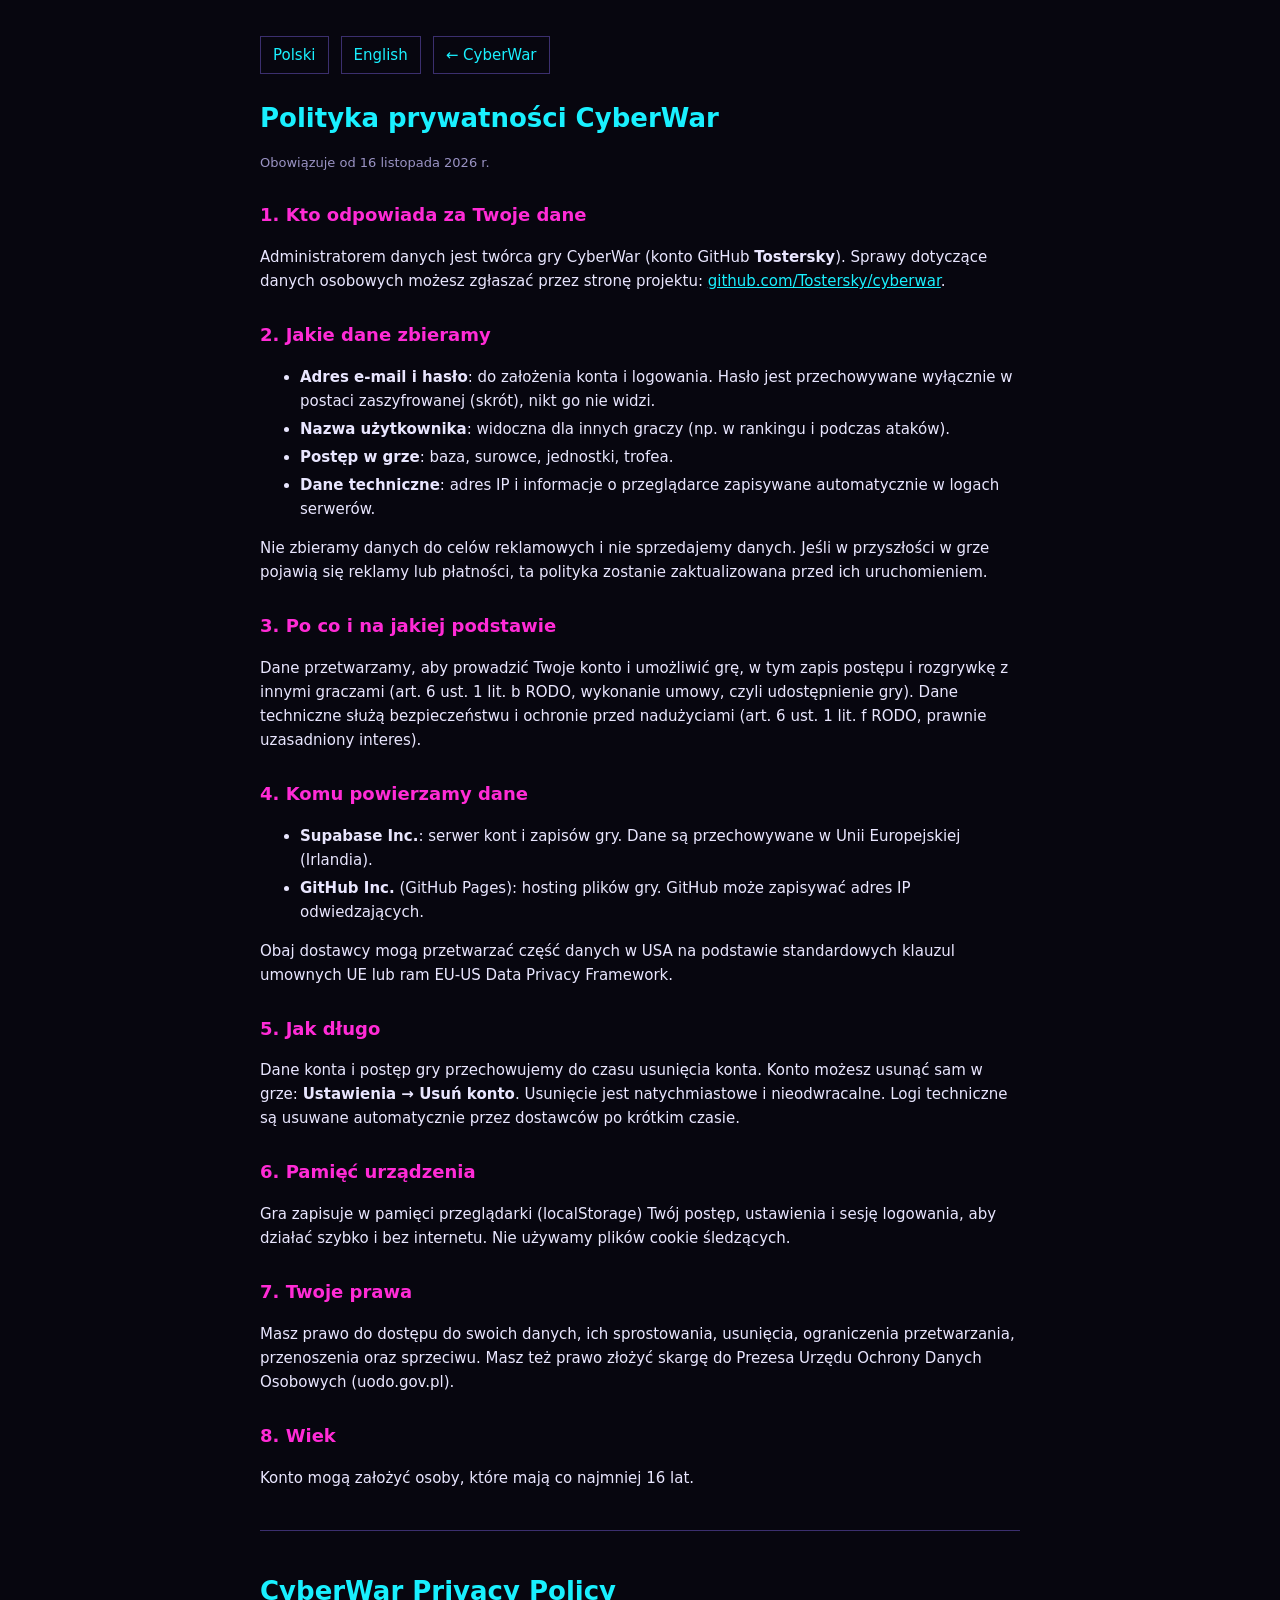
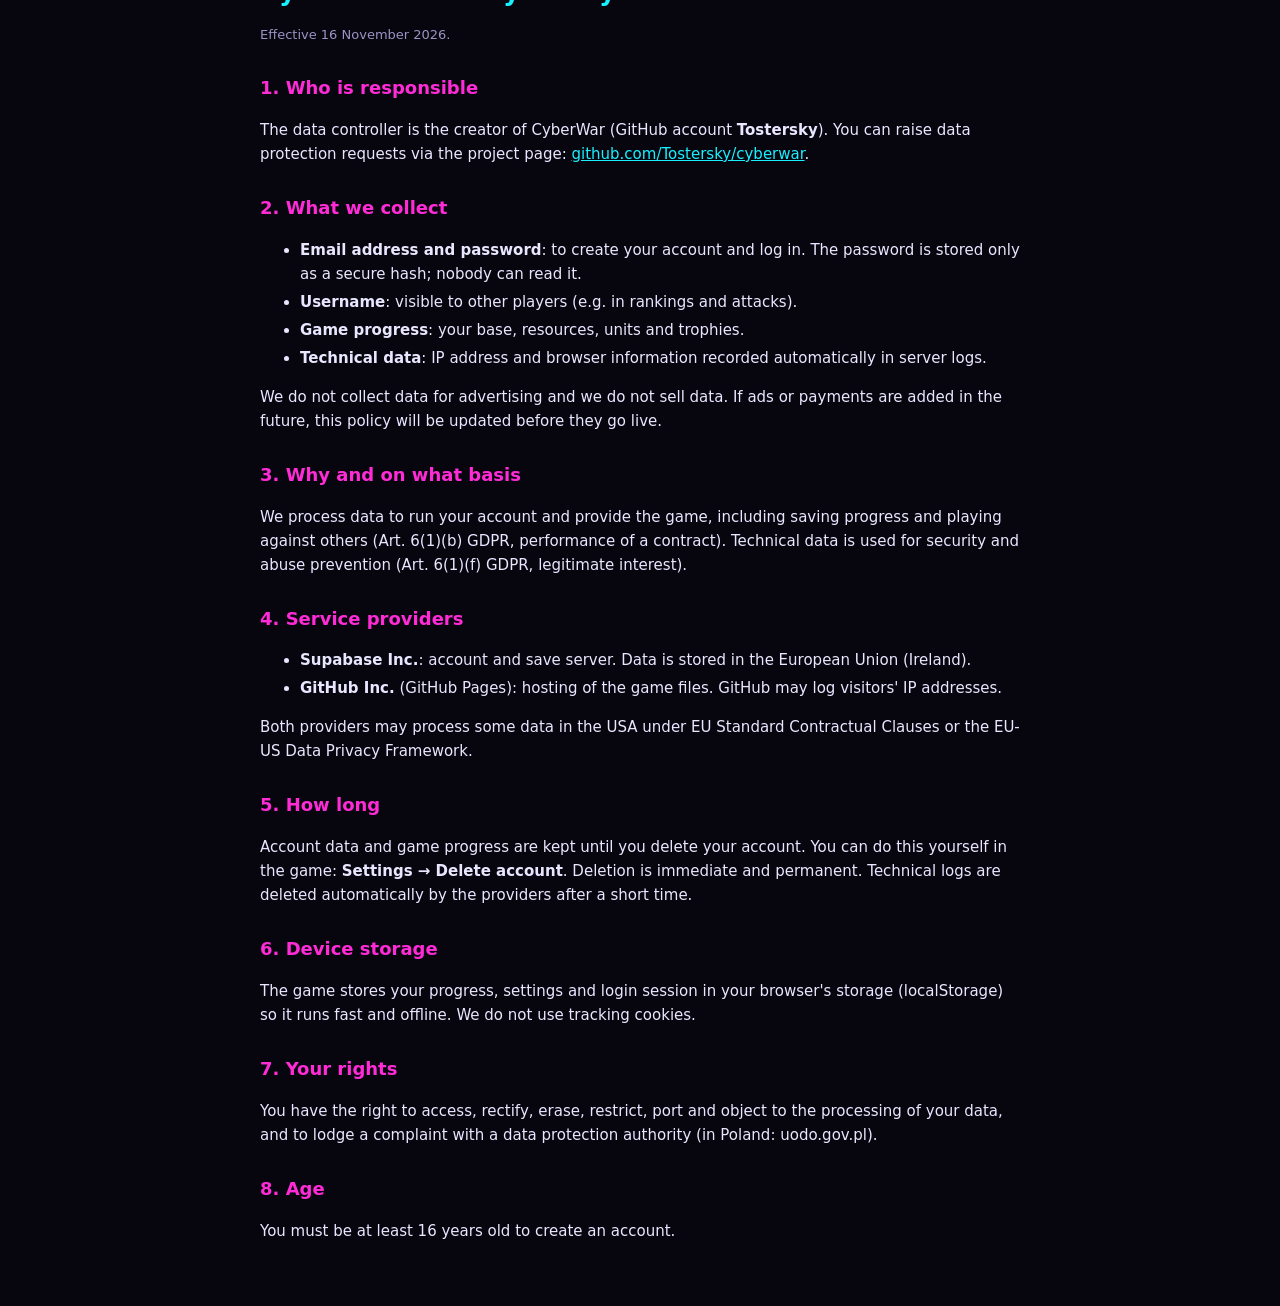
==== privacy.html @ ca7594e0 "Add files via upload" ====
<!doctype html>
<html lang="pl">
<head>
<meta charset="utf-8">
<meta name="viewport" content="width=device-width,initial-scale=1,viewport-fit=cover">
<title>CyberWar — Polityka prywatności / Privacy Policy</title>
<style>
  :root { --bg: #07060f; --txt: #e9e6ff; --dim: #9a93c4; --cyan: #19f0ff; --mag: #ff2bd6; }
  body { margin: 0; background: var(--bg); color: var(--txt); font: 15px/1.6 "Segoe UI", system-ui, -apple-system, Roboto, sans-serif; }
  main { max-width: 760px; margin: 0 auto; padding: 24px 16px 48px; }
  h1 { color: var(--cyan); font-size: 26px; margin: 0 0 4px; }
  h2 { color: var(--mag); font-size: 18px; margin: 28px 0 6px; }
  a { color: var(--cyan); }
  .dim { color: var(--dim); font-size: 13px; }
  nav { display: flex; gap: 12px; margin: 12px 0 24px; }
  nav a { padding: 6px 12px; border: 1px solid #3b2f6e; text-decoration: none; }
  hr { border: 0; border-top: 1px solid #3b2f6e; margin: 40px 0; }
  li { margin: 4px 0; }
</style>
</head>
<body>
<main>
<nav><a href="#pl">Polski</a><a href="#en">English</a><a href="./">← CyberWar</a></nav>

<section id="pl">
<h1>Polityka prywatności CyberWar</h1>
<p class="dim">Obowiązuje od 16 listopada 2026 r.</p>

<h2>1. Kto odpowiada za Twoje dane</h2>
<p>Administratorem danych jest twórca gry CyberWar (konto GitHub <b>Tostersky</b>). Sprawy dotyczące danych osobowych możesz zgłaszać przez stronę projektu: <a href="https://github.com/Tostersky/cyberwar">github.com/Tostersky/cyberwar</a>.</p>

<h2>2. Jakie dane zbieramy</h2>
<ul>
  <li><b>Adres e-mail i hasło</b>: do założenia konta i logowania. Hasło jest przechowywane wyłącznie w postaci zaszyfrowanej (skrót), nikt go nie widzi.</li>
  <li><b>Nazwa użytkownika</b>: widoczna dla innych graczy (np. w rankingu i podczas ataków).</li>
  <li><b>Postęp w grze</b>: baza, surowce, jednostki, trofea.</li>
  <li><b>Dane techniczne</b>: adres IP i informacje o przeglądarce zapisywane automatycznie w logach serwerów.</li>
</ul>
<p>Nie zbieramy danych do celów reklamowych i nie sprzedajemy danych. Jeśli w przyszłości w grze pojawią się reklamy lub płatności, ta polityka zostanie zaktualizowana przed ich uruchomieniem.</p>

<h2>3. Po co i na jakiej podstawie</h2>
<p>Dane przetwarzamy, aby prowadzić Twoje konto i umożliwić grę, w tym zapis postępu i rozgrywkę z innymi graczami (art. 6 ust. 1 lit. b RODO, wykonanie umowy, czyli udostępnienie gry). Dane techniczne służą bezpieczeństwu i ochronie przed nadużyciami (art. 6 ust. 1 lit. f RODO, prawnie uzasadniony interes).</p>

<h2>4. Komu powierzamy dane</h2>
<ul>
  <li><b>Supabase Inc.</b>: serwer kont i zapisów gry. Dane są przechowywane w Unii Europejskiej (Irlandia).</li>
  <li><b>GitHub Inc.</b> (GitHub Pages): hosting plików gry. GitHub może zapisywać adres IP odwiedzających.</li>
</ul>
<p>Obaj dostawcy mogą przetwarzać część danych w USA na podstawie standardowych klauzul umownych UE lub ram EU-US Data Privacy Framework.</p>

<h2>5. Jak długo</h2>
<p>Dane konta i postęp gry przechowujemy do czasu usunięcia konta. Konto możesz usunąć sam w grze: <b>Ustawienia → Usuń konto</b>. Usunięcie jest natychmiastowe i nieodwracalne. Logi techniczne są usuwane automatycznie przez dostawców po krótkim czasie.</p>

<h2>6. Pamięć urządzenia</h2>
<p>Gra zapisuje w pamięci przeglądarki (localStorage) Twój postęp, ustawienia i sesję logowania, aby działać szybko i bez internetu. Nie używamy plików cookie śledzących.</p>

<h2>7. Twoje prawa</h2>
<p>Masz prawo do dostępu do swoich danych, ich sprostowania, usunięcia, ograniczenia przetwarzania, przenoszenia oraz sprzeciwu. Masz też prawo złożyć skargę do Prezesa Urzędu Ochrony Danych Osobowych (uodo.gov.pl).</p>

<h2>8. Wiek</h2>
<p>Konto mogą założyć osoby, które mają co najmniej 16 lat.</p>
</section>

<hr>

<section id="en">
<h1>CyberWar Privacy Policy</h1>
<p class="dim">Effective 16 November 2026.</p>

<h2>1. Who is responsible</h2>
<p>The data controller is the creator of CyberWar (GitHub account <b>Tostersky</b>). You can raise data protection requests via the project page: <a href="https://github.com/Tostersky/cyberwar">github.com/Tostersky/cyberwar</a>.</p>

<h2>2. What we collect</h2>
<ul>
  <li><b>Email address and password</b>: to create your account and log in. The password is stored only as a secure hash; nobody can read it.</li>
  <li><b>Username</b>: visible to other players (e.g. in rankings and attacks).</li>
  <li><b>Game progress</b>: your base, resources, units and trophies.</li>
  <li><b>Technical data</b>: IP address and browser information recorded automatically in server logs.</li>
</ul>
<p>We do not collect data for advertising and we do not sell data. If ads or payments are added in the future, this policy will be updated before they go live.</p>

<h2>3. Why and on what basis</h2>
<p>We process data to run your account and provide the game, including saving progress and playing against others (Art. 6(1)(b) GDPR, performance of a contract). Technical data is used for security and abuse prevention (Art. 6(1)(f) GDPR, legitimate interest).</p>

<h2>4. Service providers</h2>
<ul>
  <li><b>Supabase Inc.</b>: account and save server. Data is stored in the European Union (Ireland).</li>
  <li><b>GitHub Inc.</b> (GitHub Pages): hosting of the game files. GitHub may log visitors' IP addresses.</li>
</ul>
<p>Both providers may process some data in the USA under EU Standard Contractual Clauses or the EU-US Data Privacy Framework.</p>

<h2>5. How long</h2>
<p>Account data and game progress are kept until you delete your account. You can do this yourself in the game: <b>Settings → Delete account</b>. Deletion is immediate and permanent. Technical logs are deleted automatically by the providers after a short time.</p>

<h2>6. Device storage</h2>
<p>The game stores your progress, settings and login session in your browser's storage (localStorage) so it runs fast and offline. We do not use tracking cookies.</p>

<h2>7. Your rights</h2>
<p>You have the right to access, rectify, erase, restrict, port and object to the processing of your data, and to lodge a complaint with a data protection authority (in Poland: uodo.gov.pl).</p>

<h2>8. Age</h2>
<p>You must be at least 16 years old to create an account.</p>
</section>
</main>
</body>
</html>
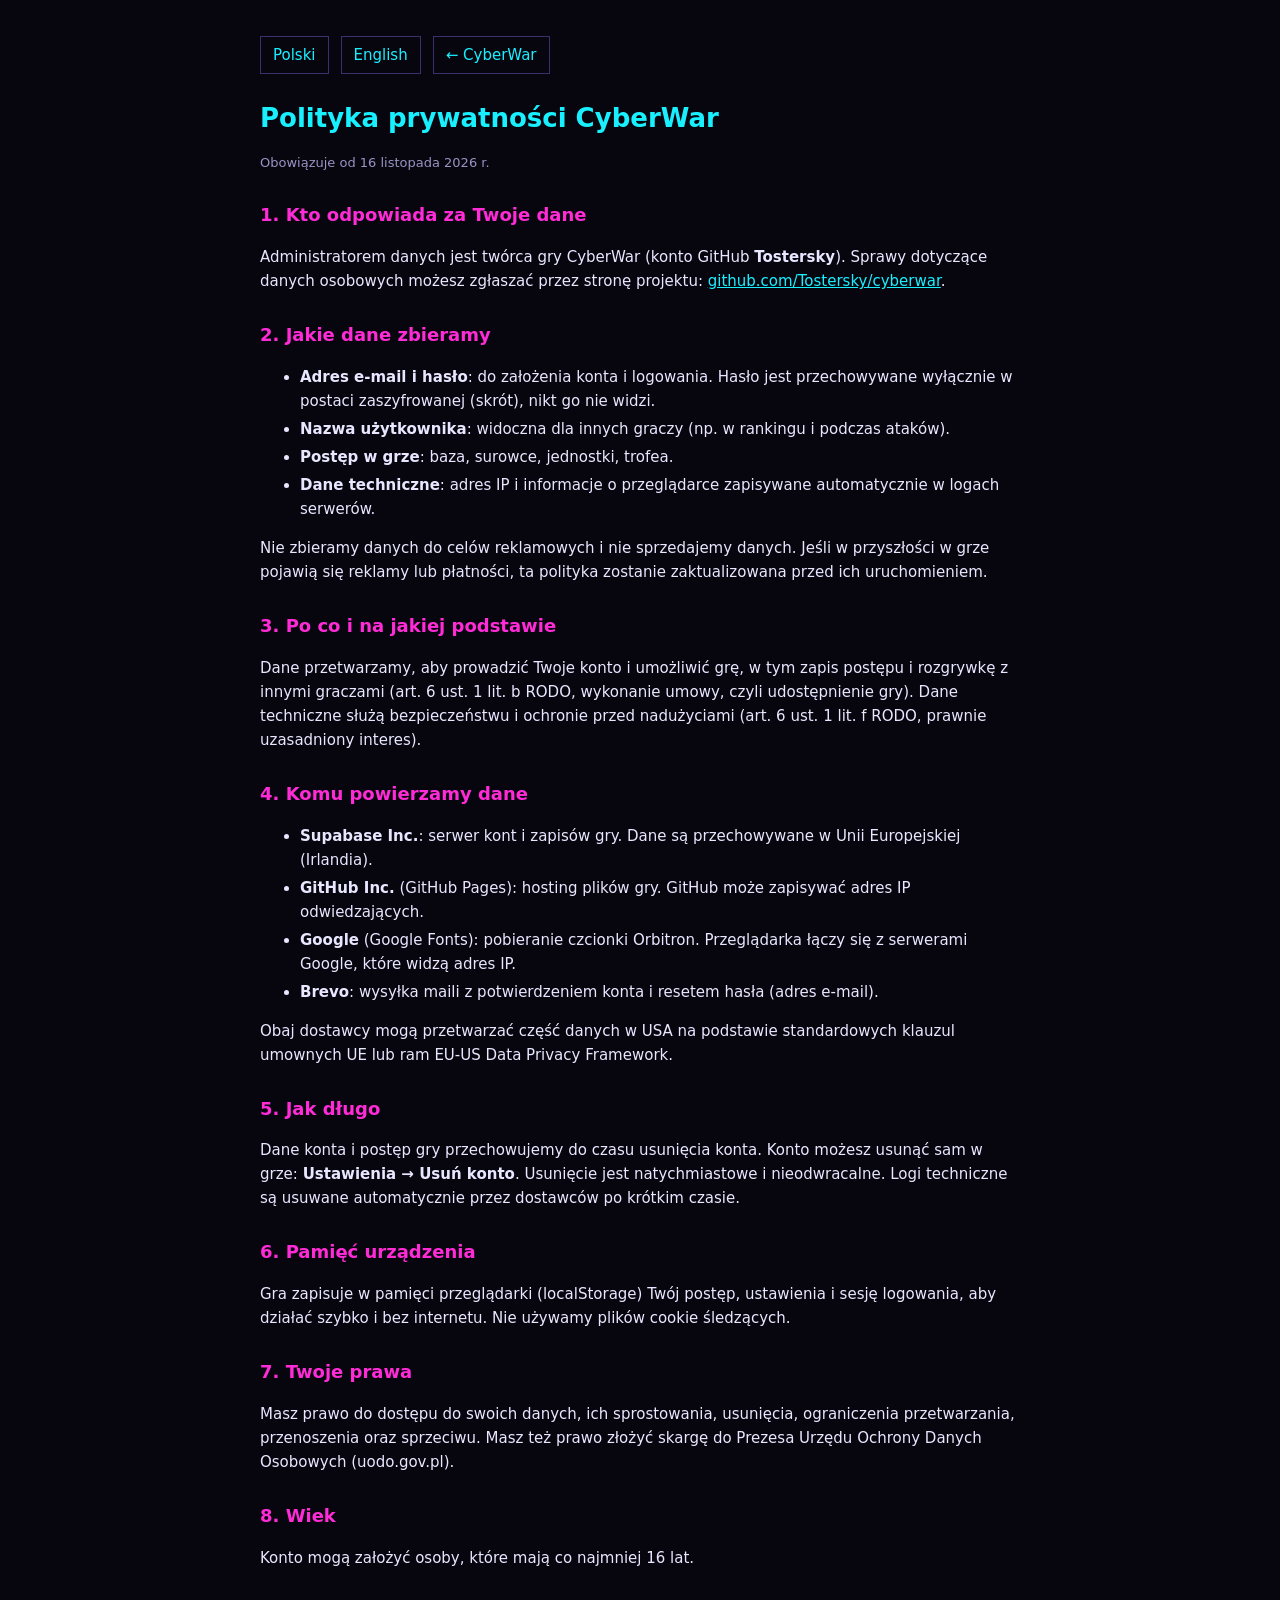
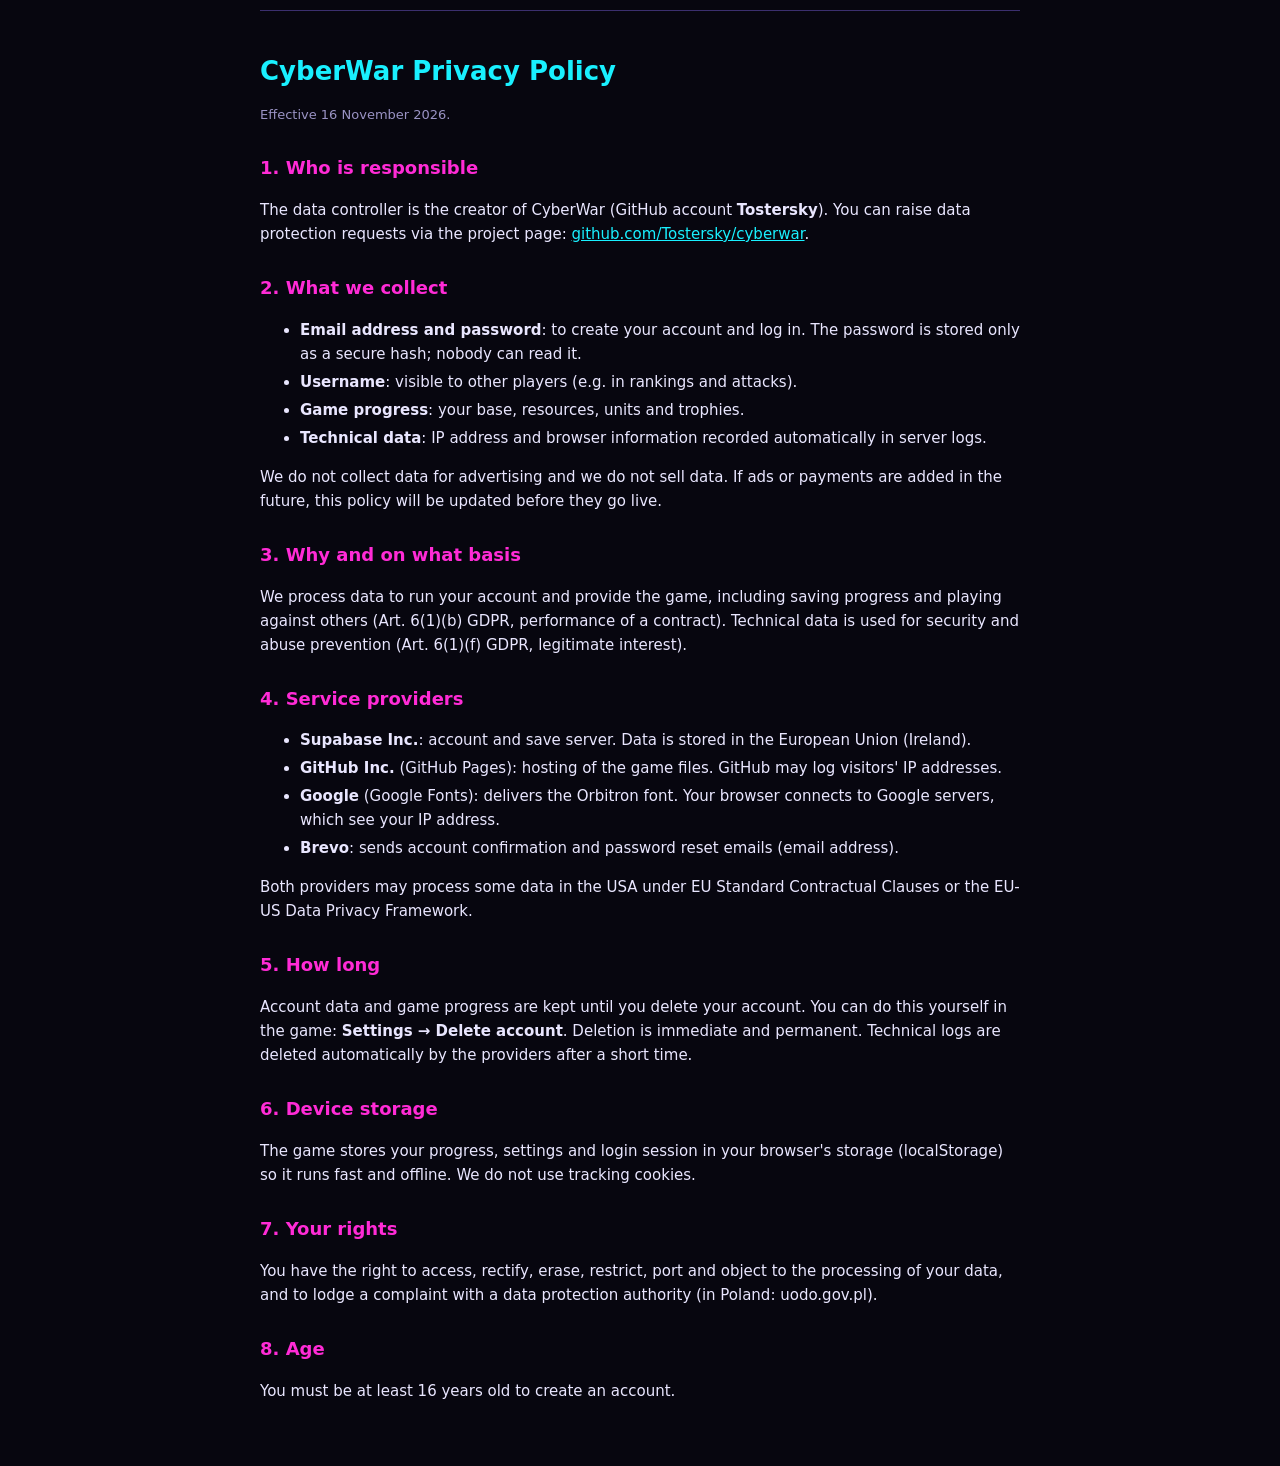
==== commit 1531a98b: "Add files via upload" ====
--- a/privacy.html
+++ b/privacy.html
@@ -45,6 +45,8 @@
 <ul>
   <li><b>Supabase Inc.</b>: serwer kont i zapisów gry. Dane są przechowywane w Unii Europejskiej (Irlandia).</li>
   <li><b>GitHub Inc.</b> (GitHub Pages): hosting plików gry. GitHub może zapisywać adres IP odwiedzających.</li>
+  <li><b>Google</b> (Google Fonts): pobieranie czcionki Orbitron. Przeglądarka łączy się z serwerami Google, które widzą adres IP.</li>
+  <li><b>Brevo</b>: wysyłka maili z potwierdzeniem konta i resetem hasła (adres e-mail).</li>
 </ul>
 <p>Obaj dostawcy mogą przetwarzać część danych w USA na podstawie standardowych klauzul umownych UE lub ram EU-US Data Privacy Framework.</p>
 
@@ -86,6 +88,8 @@
 <ul>
   <li><b>Supabase Inc.</b>: account and save server. Data is stored in the European Union (Ireland).</li>
   <li><b>GitHub Inc.</b> (GitHub Pages): hosting of the game files. GitHub may log visitors' IP addresses.</li>
+  <li><b>Google</b> (Google Fonts): delivers the Orbitron font. Your browser connects to Google servers, which see your IP address.</li>
+  <li><b>Brevo</b>: sends account confirmation and password reset emails (email address).</li>
 </ul>
 <p>Both providers may process some data in the USA under EU Standard Contractual Clauses or the EU-US Data Privacy Framework.</p>
 
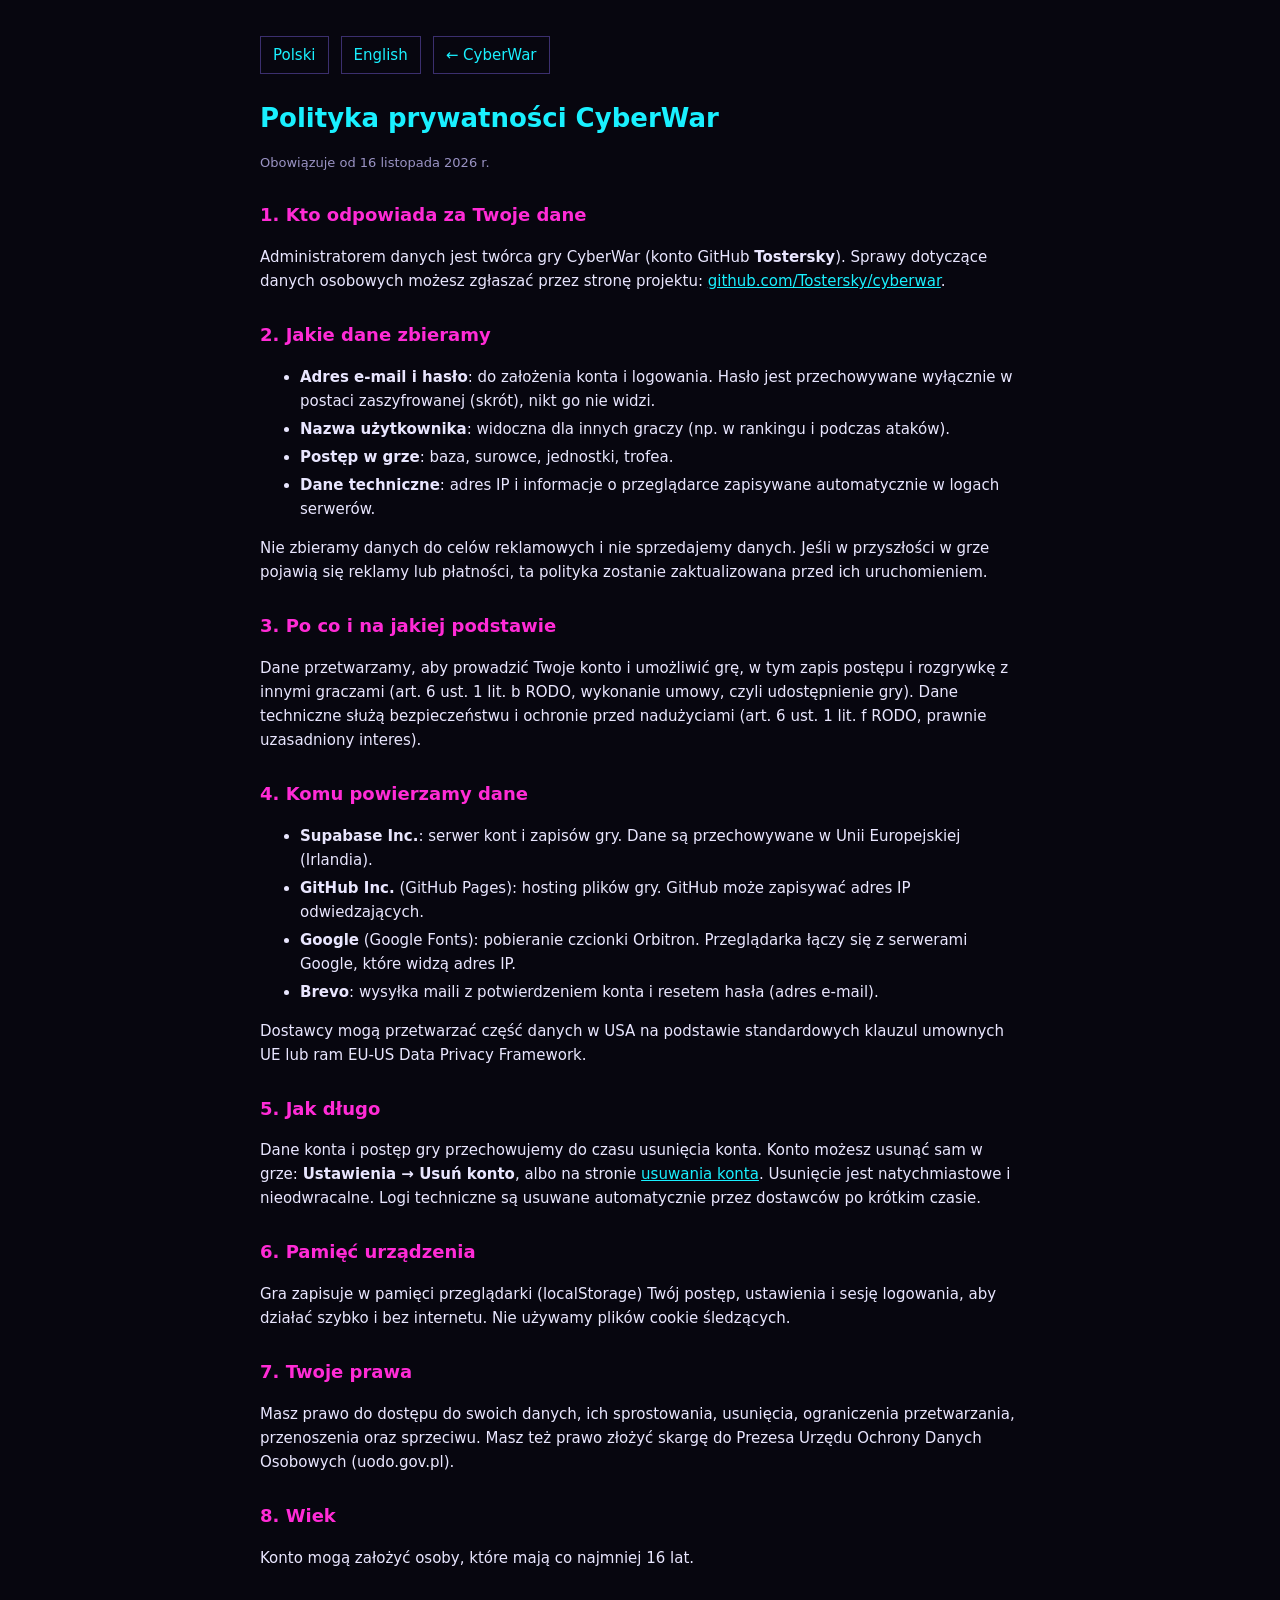
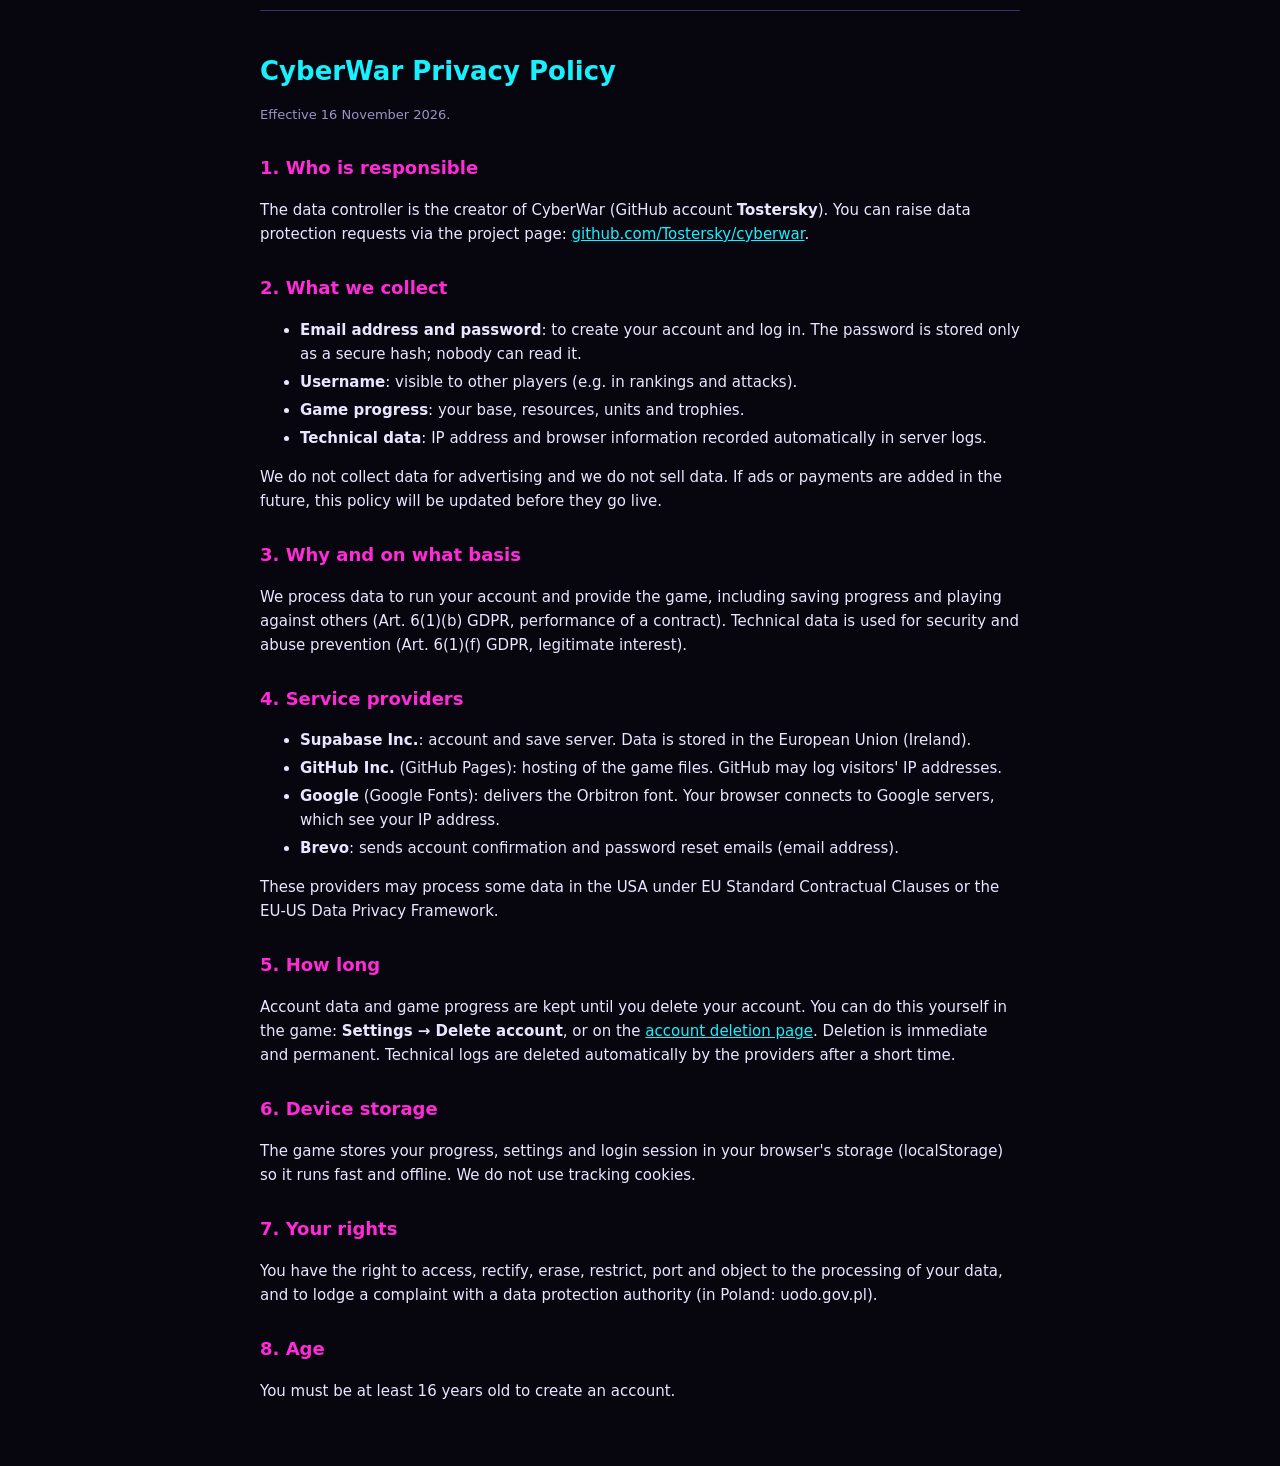
==== commit af7b9b66: "Add files via upload" ====
--- a/privacy.html
+++ b/privacy.html
@@ -48,10 +48,10 @@
   <li><b>Google</b> (Google Fonts): pobieranie czcionki Orbitron. Przeglądarka łączy się z serwerami Google, które widzą adres IP.</li>
   <li><b>Brevo</b>: wysyłka maili z potwierdzeniem konta i resetem hasła (adres e-mail).</li>
 </ul>
-<p>Obaj dostawcy mogą przetwarzać część danych w USA na podstawie standardowych klauzul umownych UE lub ram EU-US Data Privacy Framework.</p>
+<p>Dostawcy mogą przetwarzać część danych w USA na podstawie standardowych klauzul umownych UE lub ram EU-US Data Privacy Framework.</p>
 
 <h2>5. Jak długo</h2>
-<p>Dane konta i postęp gry przechowujemy do czasu usunięcia konta. Konto możesz usunąć sam w grze: <b>Ustawienia → Usuń konto</b>. Usunięcie jest natychmiastowe i nieodwracalne. Logi techniczne są usuwane automatycznie przez dostawców po krótkim czasie.</p>
+<p>Dane konta i postęp gry przechowujemy do czasu usunięcia konta. Konto możesz usunąć sam w grze: <b>Ustawienia → Usuń konto</b>, albo na stronie <a href="delete-account.html">usuwania konta</a>. Usunięcie jest natychmiastowe i nieodwracalne. Logi techniczne są usuwane automatycznie przez dostawców po krótkim czasie.</p>
 
 <h2>6. Pamięć urządzenia</h2>
 <p>Gra zapisuje w pamięci przeglądarki (localStorage) Twój postęp, ustawienia i sesję logowania, aby działać szybko i bez internetu. Nie używamy plików cookie śledzących.</p>
@@ -91,10 +91,10 @@
   <li><b>Google</b> (Google Fonts): delivers the Orbitron font. Your browser connects to Google servers, which see your IP address.</li>
   <li><b>Brevo</b>: sends account confirmation and password reset emails (email address).</li>
 </ul>
-<p>Both providers may process some data in the USA under EU Standard Contractual Clauses or the EU-US Data Privacy Framework.</p>
+<p>These providers may process some data in the USA under EU Standard Contractual Clauses or the EU-US Data Privacy Framework.</p>
 
 <h2>5. How long</h2>
-<p>Account data and game progress are kept until you delete your account. You can do this yourself in the game: <b>Settings → Delete account</b>. Deletion is immediate and permanent. Technical logs are deleted automatically by the providers after a short time.</p>
+<p>Account data and game progress are kept until you delete your account. You can do this yourself in the game: <b>Settings → Delete account</b>, or on the <a href="delete-account.html">account deletion page</a>. Deletion is immediate and permanent. Technical logs are deleted automatically by the providers after a short time.</p>
 
 <h2>6. Device storage</h2>
 <p>The game stores your progress, settings and login session in your browser's storage (localStorage) so it runs fast and offline. We do not use tracking cookies.</p>
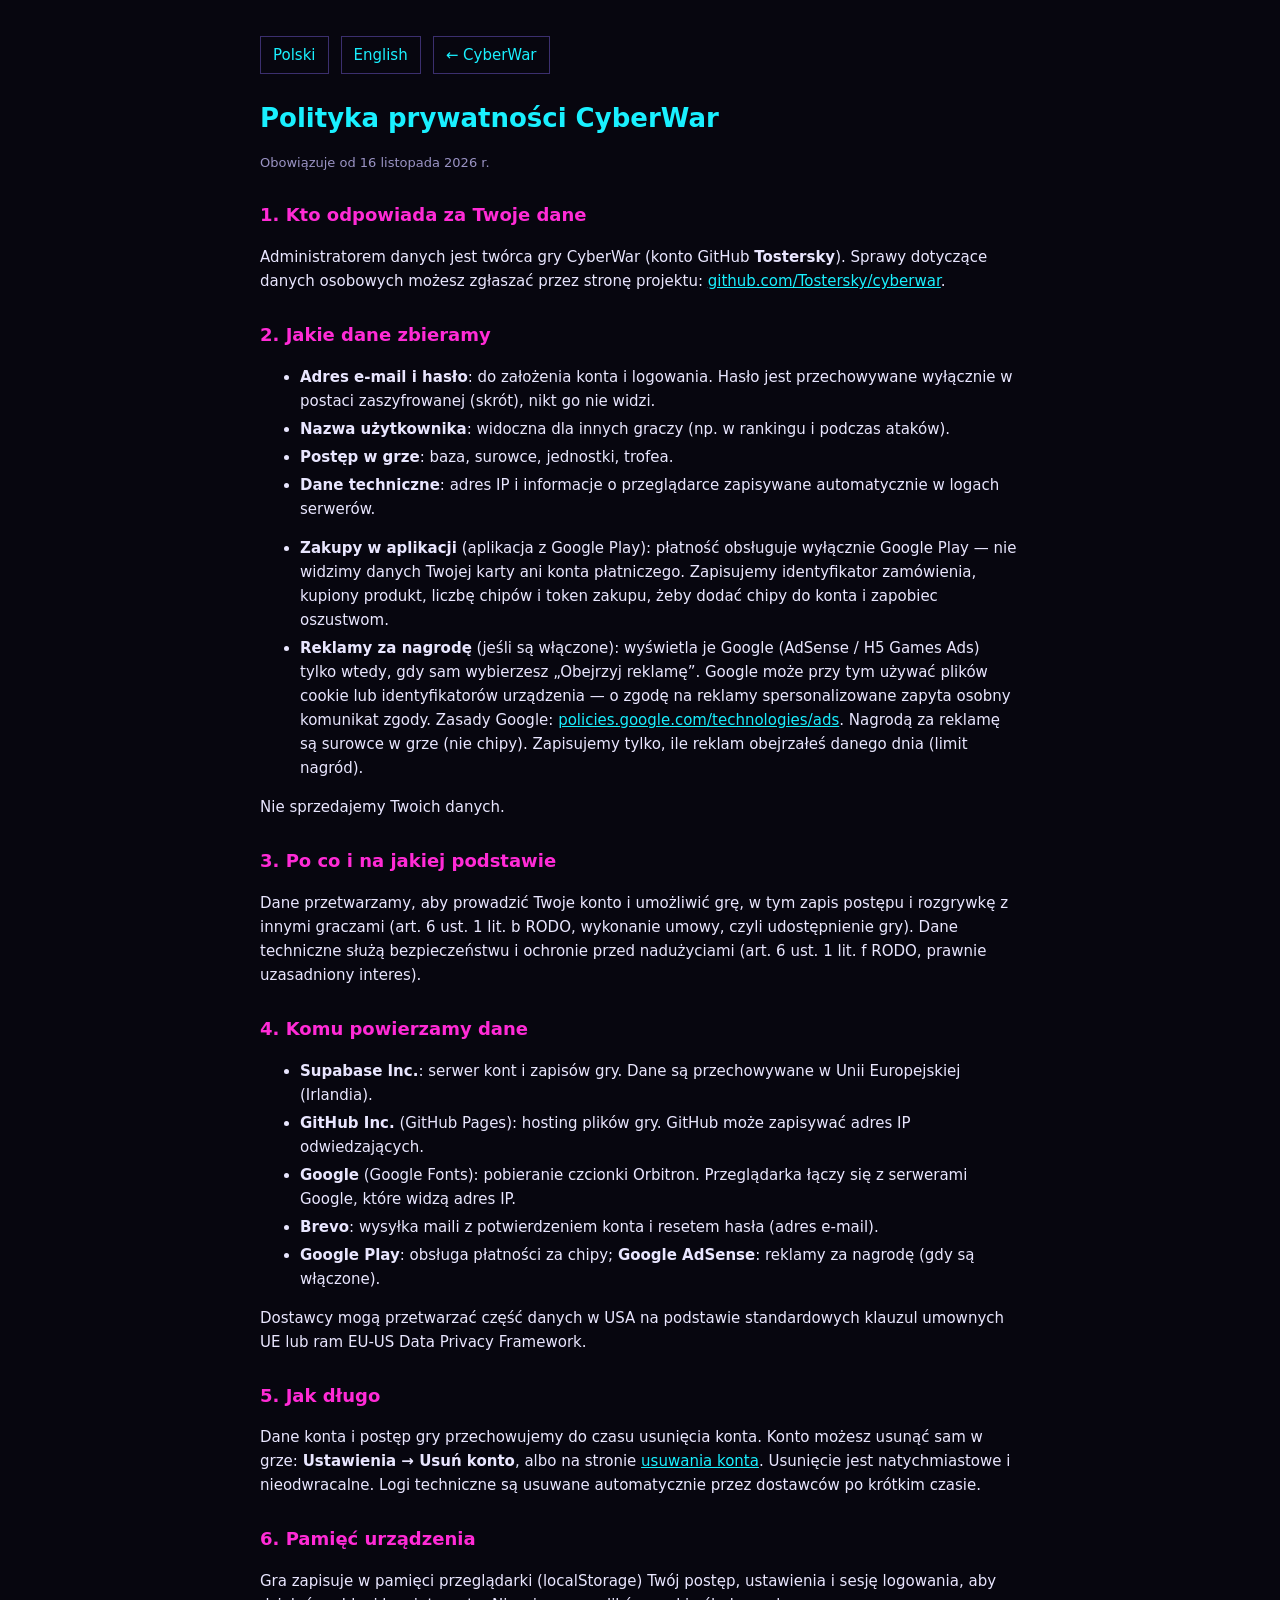
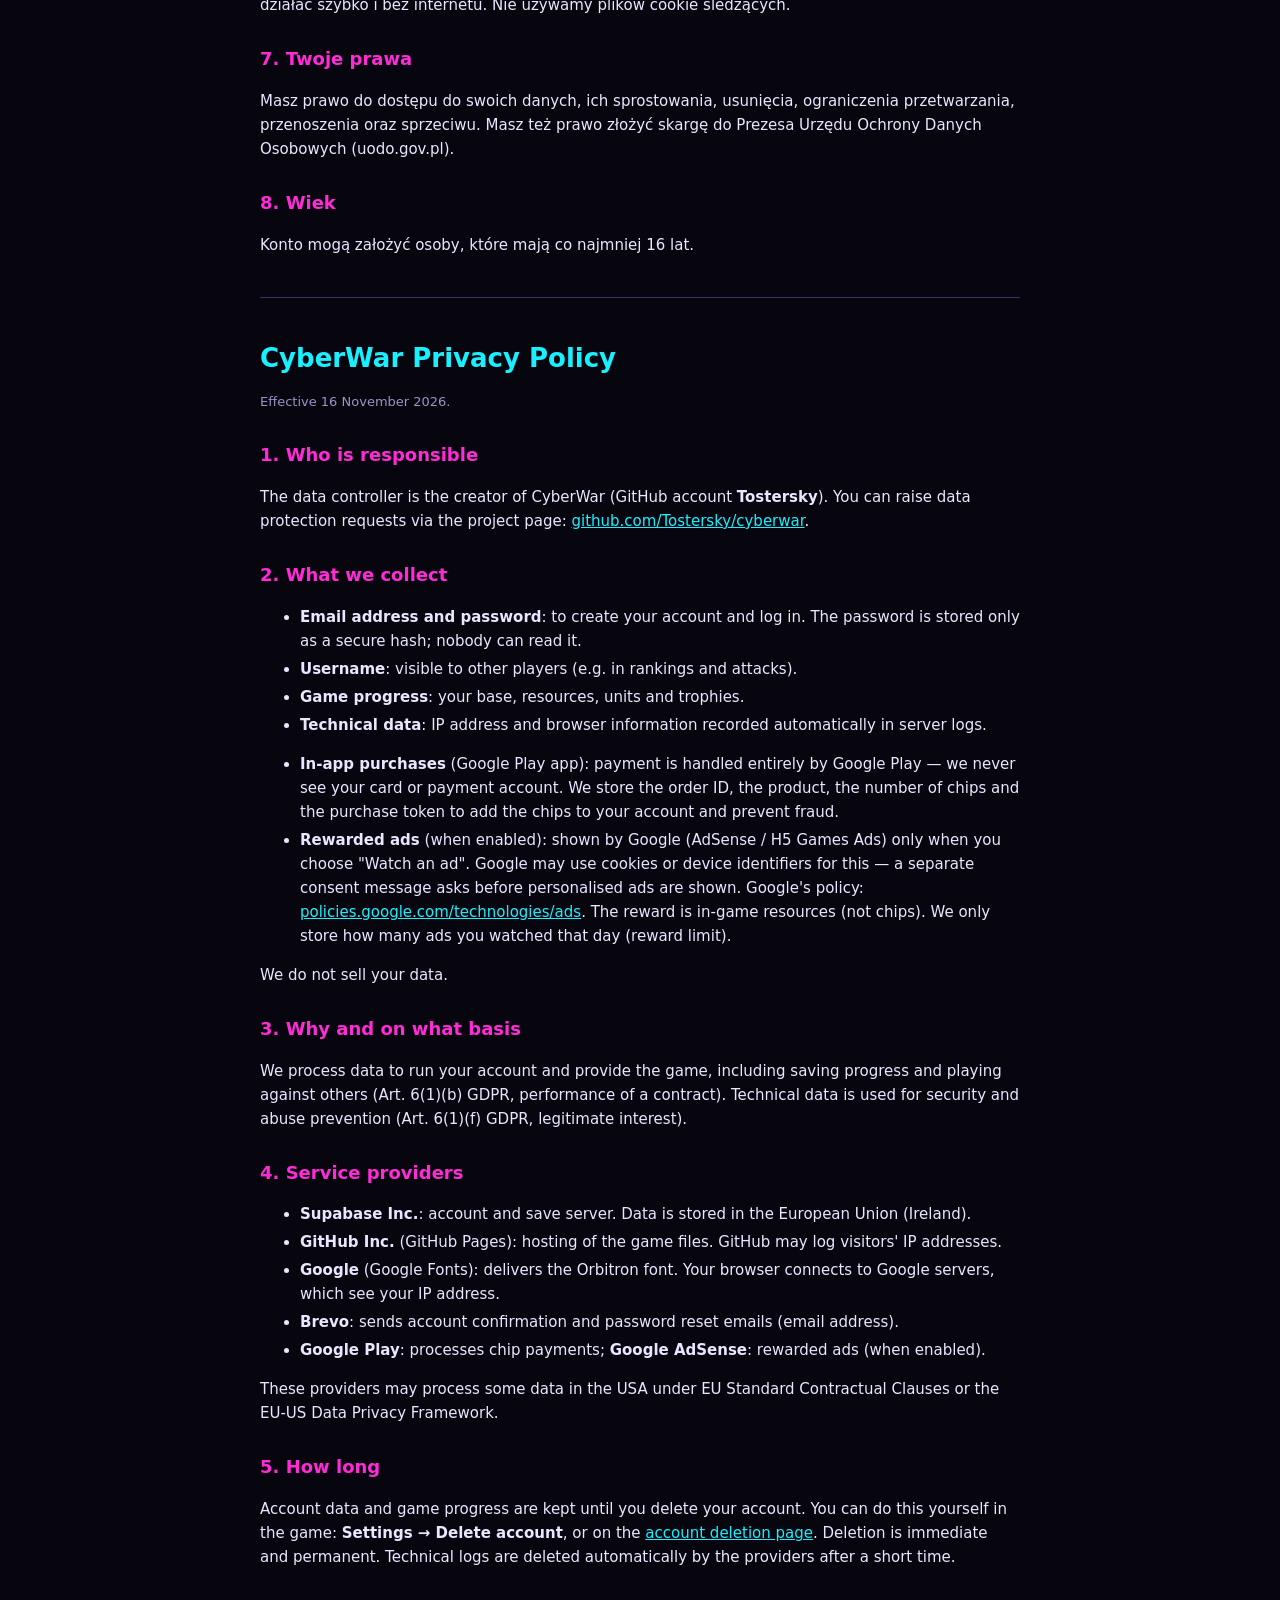
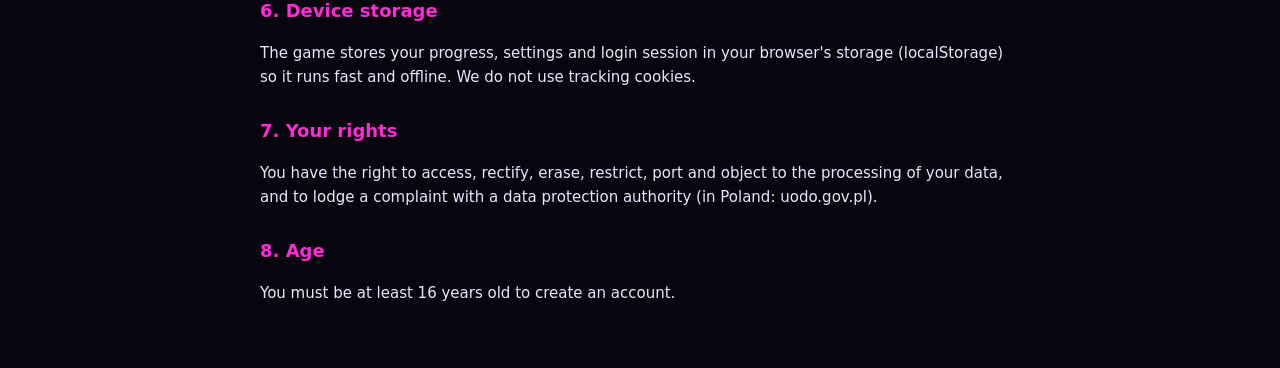
==== commit eb11a219: "Add files via upload" ====
--- a/privacy.html
+++ b/privacy.html
@@ -36,7 +36,11 @@
   <li><b>Postęp w grze</b>: baza, surowce, jednostki, trofea.</li>
   <li><b>Dane techniczne</b>: adres IP i informacje o przeglądarce zapisywane automatycznie w logach serwerów.</li>
 </ul>
-<p>Nie zbieramy danych do celów reklamowych i nie sprzedajemy danych. Jeśli w przyszłości w grze pojawią się reklamy lub płatności, ta polityka zostanie zaktualizowana przed ich uruchomieniem.</p>
+<ul>
+  <li><b>Zakupy w aplikacji</b> (aplikacja z Google Play): płatność obsługuje wyłącznie Google Play — nie widzimy danych Twojej karty ani konta płatniczego. Zapisujemy identyfikator zamówienia, kupiony produkt, liczbę chipów i token zakupu, żeby dodać chipy do konta i zapobiec oszustwom.</li>
+  <li><b>Reklamy za nagrodę</b> (jeśli są włączone): wyświetla je Google (AdSense / H5 Games Ads) tylko wtedy, gdy sam wybierzesz „Obejrzyj reklamę”. Google może przy tym używać plików cookie lub identyfikatorów urządzenia — o zgodę na reklamy spersonalizowane zapyta osobny komunikat zgody. Zasady Google: <a href="https://policies.google.com/technologies/ads">policies.google.com/technologies/ads</a>. Nagrodą za reklamę są surowce w grze (nie chipy). Zapisujemy tylko, ile reklam obejrzałeś danego dnia (limit nagród).</li>
+</ul>
+<p>Nie sprzedajemy Twoich danych.</p>
 
 <h2>3. Po co i na jakiej podstawie</h2>
 <p>Dane przetwarzamy, aby prowadzić Twoje konto i umożliwić grę, w tym zapis postępu i rozgrywkę z innymi graczami (art. 6 ust. 1 lit. b RODO, wykonanie umowy, czyli udostępnienie gry). Dane techniczne służą bezpieczeństwu i ochronie przed nadużyciami (art. 6 ust. 1 lit. f RODO, prawnie uzasadniony interes).</p>
@@ -47,6 +51,7 @@
   <li><b>GitHub Inc.</b> (GitHub Pages): hosting plików gry. GitHub może zapisywać adres IP odwiedzających.</li>
   <li><b>Google</b> (Google Fonts): pobieranie czcionki Orbitron. Przeglądarka łączy się z serwerami Google, które widzą adres IP.</li>
   <li><b>Brevo</b>: wysyłka maili z potwierdzeniem konta i resetem hasła (adres e-mail).</li>
+  <li><b>Google Play</b>: obsługa płatności za chipy; <b>Google AdSense</b>: reklamy za nagrodę (gdy są włączone).</li>
 </ul>
 <p>Dostawcy mogą przetwarzać część danych w USA na podstawie standardowych klauzul umownych UE lub ram EU-US Data Privacy Framework.</p>
 
@@ -79,7 +84,11 @@
   <li><b>Game progress</b>: your base, resources, units and trophies.</li>
   <li><b>Technical data</b>: IP address and browser information recorded automatically in server logs.</li>
 </ul>
-<p>We do not collect data for advertising and we do not sell data. If ads or payments are added in the future, this policy will be updated before they go live.</p>
+<ul>
+  <li><b>In-app purchases</b> (Google Play app): payment is handled entirely by Google Play — we never see your card or payment account. We store the order ID, the product, the number of chips and the purchase token to add the chips to your account and prevent fraud.</li>
+  <li><b>Rewarded ads</b> (when enabled): shown by Google (AdSense / H5 Games Ads) only when you choose "Watch an ad". Google may use cookies or device identifiers for this — a separate consent message asks before personalised ads are shown. Google's policy: <a href="https://policies.google.com/technologies/ads">policies.google.com/technologies/ads</a>. The reward is in-game resources (not chips). We only store how many ads you watched that day (reward limit).</li>
+</ul>
+<p>We do not sell your data.</p>
 
 <h2>3. Why and on what basis</h2>
 <p>We process data to run your account and provide the game, including saving progress and playing against others (Art. 6(1)(b) GDPR, performance of a contract). Technical data is used for security and abuse prevention (Art. 6(1)(f) GDPR, legitimate interest).</p>
@@ -90,6 +99,7 @@
   <li><b>GitHub Inc.</b> (GitHub Pages): hosting of the game files. GitHub may log visitors' IP addresses.</li>
   <li><b>Google</b> (Google Fonts): delivers the Orbitron font. Your browser connects to Google servers, which see your IP address.</li>
   <li><b>Brevo</b>: sends account confirmation and password reset emails (email address).</li>
+  <li><b>Google Play</b>: processes chip payments; <b>Google AdSense</b>: rewarded ads (when enabled).</li>
 </ul>
 <p>These providers may process some data in the USA under EU Standard Contractual Clauses or the EU-US Data Privacy Framework.</p>
 
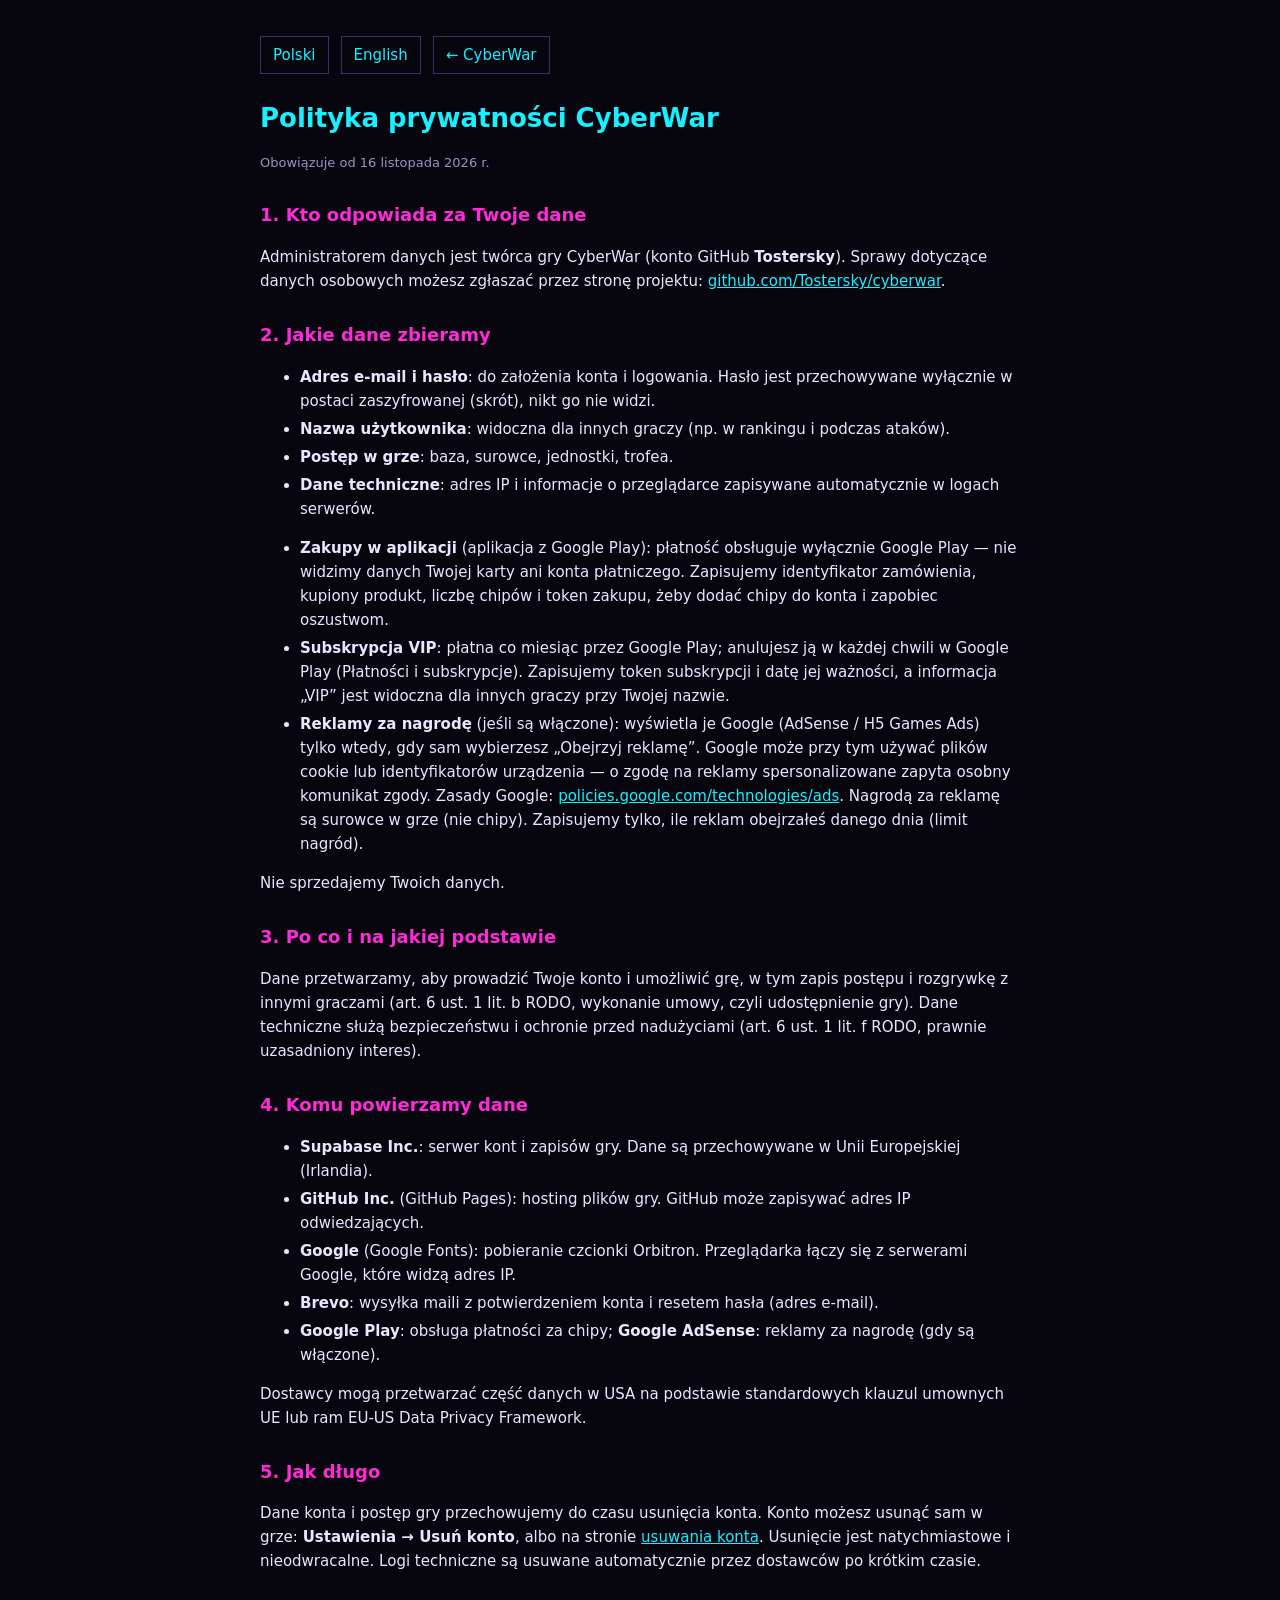
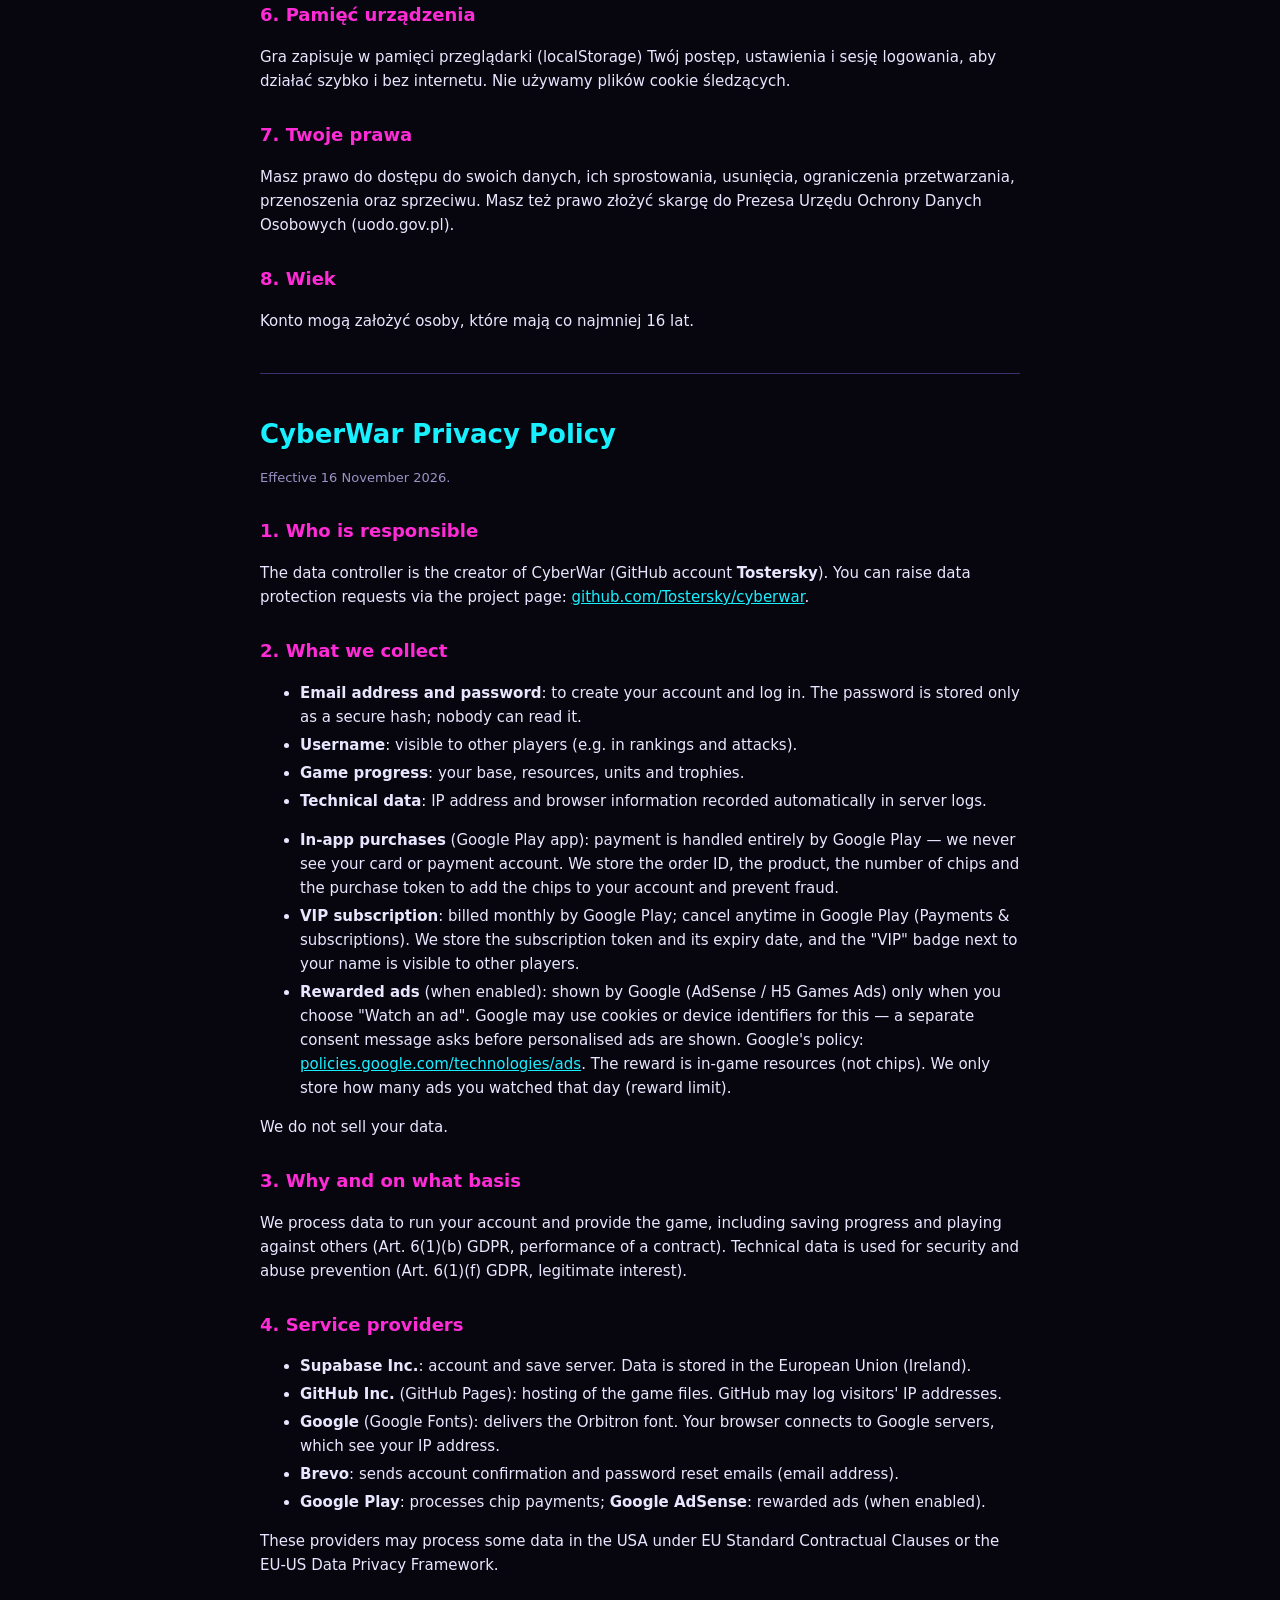
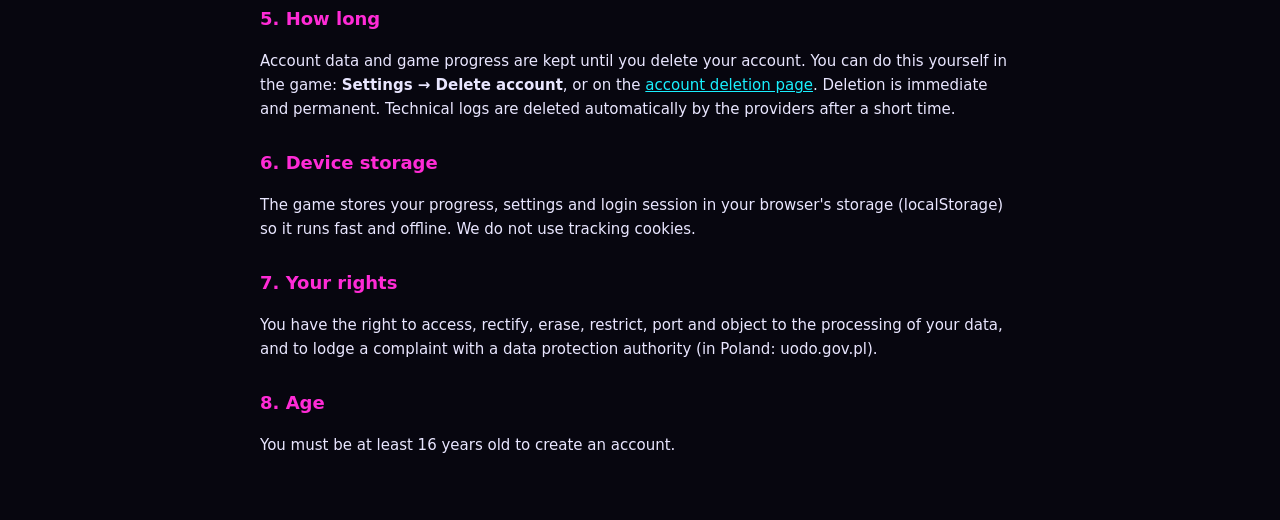
==== commit 7832173d: "Add files via upload" ====
--- a/privacy.html
+++ b/privacy.html
@@ -38,6 +38,7 @@
 </ul>
 <ul>
   <li><b>Zakupy w aplikacji</b> (aplikacja z Google Play): płatność obsługuje wyłącznie Google Play — nie widzimy danych Twojej karty ani konta płatniczego. Zapisujemy identyfikator zamówienia, kupiony produkt, liczbę chipów i token zakupu, żeby dodać chipy do konta i zapobiec oszustwom.</li>
+  <li><b>Subskrypcja VIP</b>: płatna co miesiąc przez Google Play; anulujesz ją w każdej chwili w Google Play (Płatności i subskrypcje). Zapisujemy token subskrypcji i datę jej ważności, a informacja „VIP” jest widoczna dla innych graczy przy Twojej nazwie.</li>
   <li><b>Reklamy za nagrodę</b> (jeśli są włączone): wyświetla je Google (AdSense / H5 Games Ads) tylko wtedy, gdy sam wybierzesz „Obejrzyj reklamę”. Google może przy tym używać plików cookie lub identyfikatorów urządzenia — o zgodę na reklamy spersonalizowane zapyta osobny komunikat zgody. Zasady Google: <a href="https://policies.google.com/technologies/ads">policies.google.com/technologies/ads</a>. Nagrodą za reklamę są surowce w grze (nie chipy). Zapisujemy tylko, ile reklam obejrzałeś danego dnia (limit nagród).</li>
 </ul>
 <p>Nie sprzedajemy Twoich danych.</p>
@@ -86,6 +87,7 @@
 </ul>
 <ul>
   <li><b>In-app purchases</b> (Google Play app): payment is handled entirely by Google Play — we never see your card or payment account. We store the order ID, the product, the number of chips and the purchase token to add the chips to your account and prevent fraud.</li>
+  <li><b>VIP subscription</b>: billed monthly by Google Play; cancel anytime in Google Play (Payments &amp; subscriptions). We store the subscription token and its expiry date, and the "VIP" badge next to your name is visible to other players.</li>
   <li><b>Rewarded ads</b> (when enabled): shown by Google (AdSense / H5 Games Ads) only when you choose "Watch an ad". Google may use cookies or device identifiers for this — a separate consent message asks before personalised ads are shown. Google's policy: <a href="https://policies.google.com/technologies/ads">policies.google.com/technologies/ads</a>. The reward is in-game resources (not chips). We only store how many ads you watched that day (reward limit).</li>
 </ul>
 <p>We do not sell your data.</p>
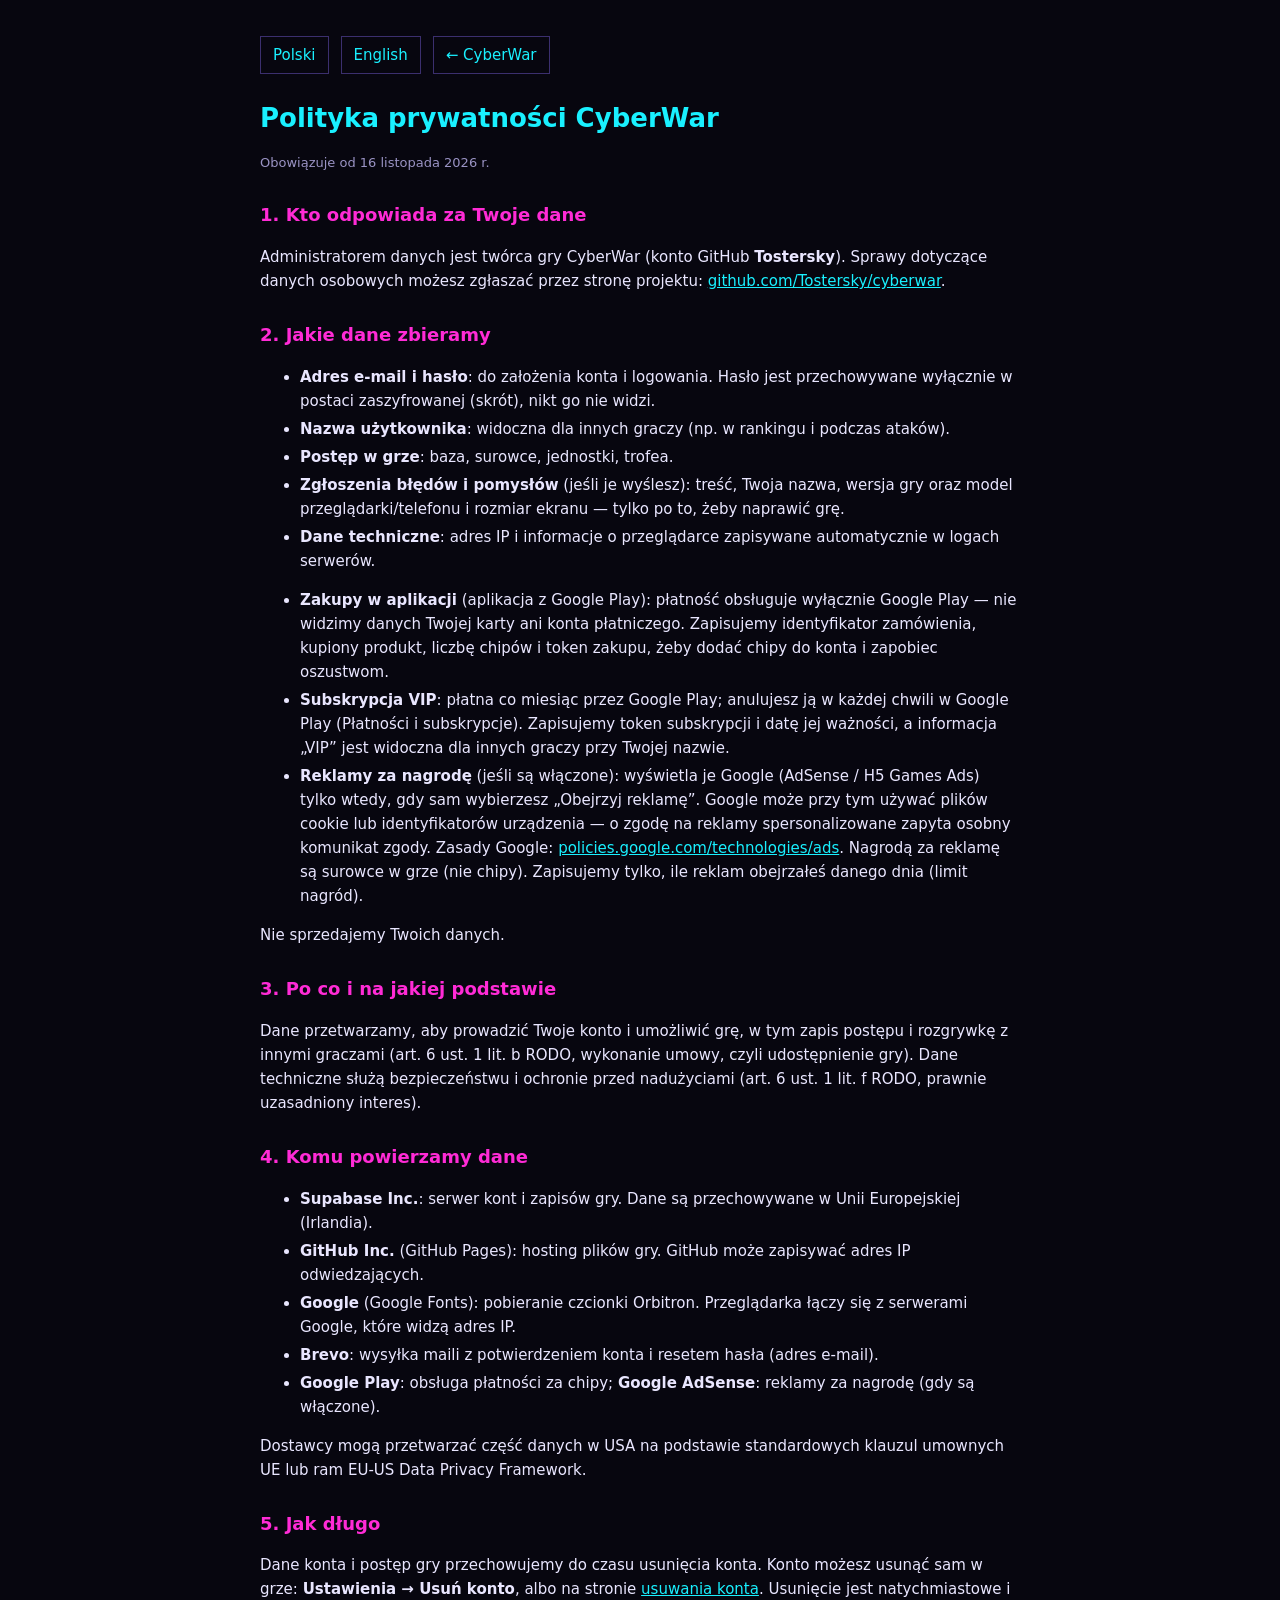
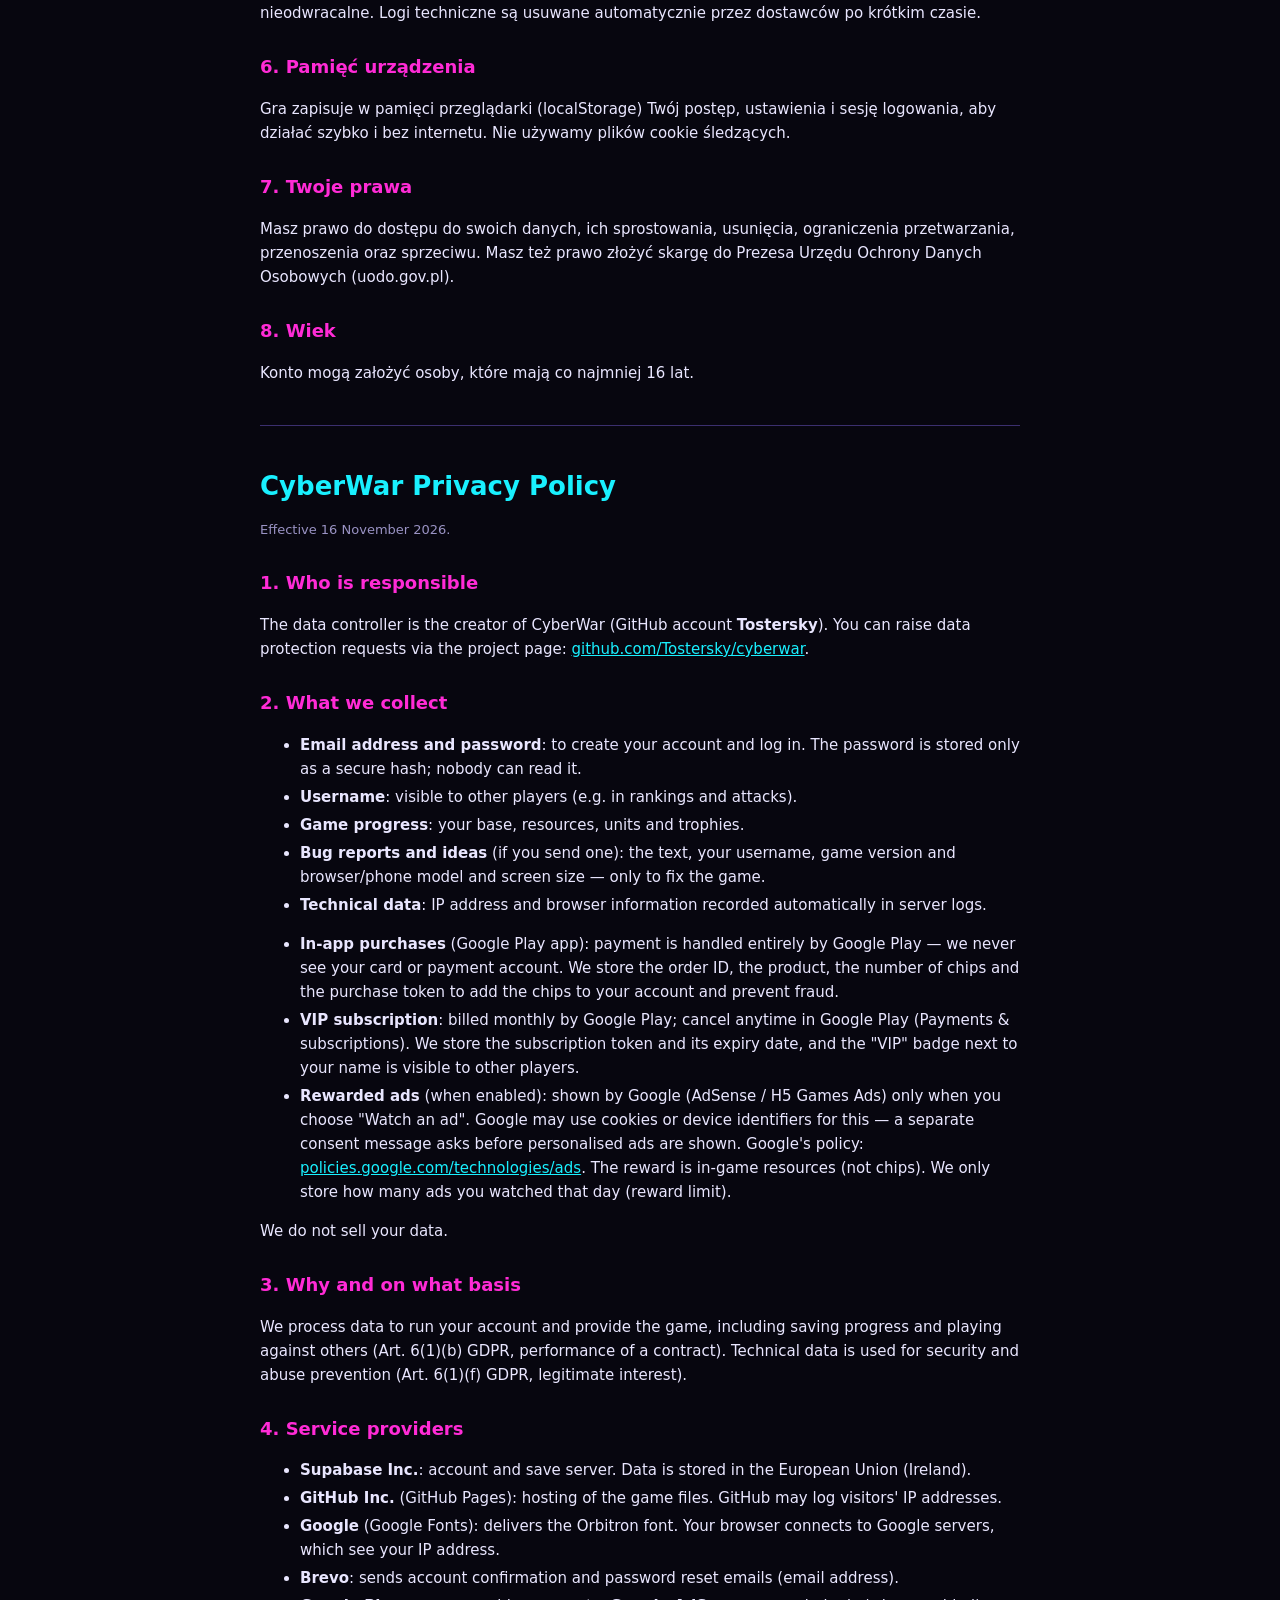
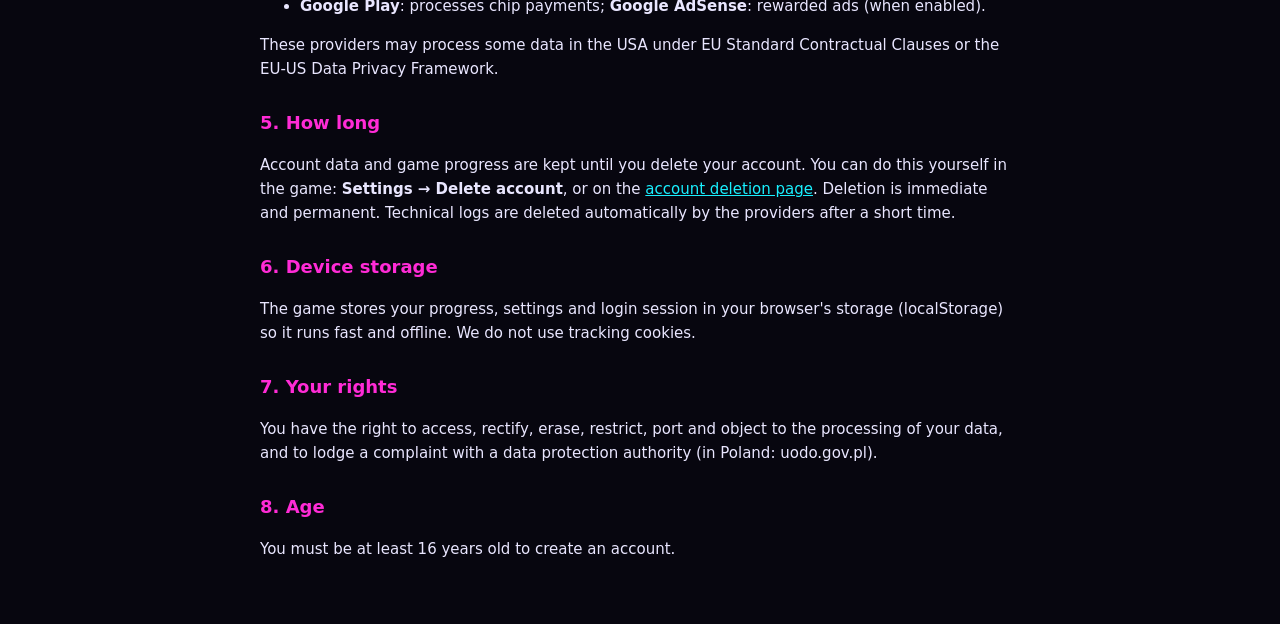
==== commit 127da80d: "Add files via upload" ====
--- a/privacy.html
+++ b/privacy.html
@@ -34,6 +34,7 @@
   <li><b>Adres e-mail i hasło</b>: do założenia konta i logowania. Hasło jest przechowywane wyłącznie w postaci zaszyfrowanej (skrót), nikt go nie widzi.</li>
   <li><b>Nazwa użytkownika</b>: widoczna dla innych graczy (np. w rankingu i podczas ataków).</li>
   <li><b>Postęp w grze</b>: baza, surowce, jednostki, trofea.</li>
+  <li><b>Zgłoszenia błędów i pomysłów</b> (jeśli je wyślesz): treść, Twoja nazwa, wersja gry oraz model przeglądarki/telefonu i rozmiar ekranu — tylko po to, żeby naprawić grę.</li>
   <li><b>Dane techniczne</b>: adres IP i informacje o przeglądarce zapisywane automatycznie w logach serwerów.</li>
 </ul>
 <ul>
@@ -83,6 +84,7 @@
   <li><b>Email address and password</b>: to create your account and log in. The password is stored only as a secure hash; nobody can read it.</li>
   <li><b>Username</b>: visible to other players (e.g. in rankings and attacks).</li>
   <li><b>Game progress</b>: your base, resources, units and trophies.</li>
+  <li><b>Bug reports and ideas</b> (if you send one): the text, your username, game version and browser/phone model and screen size — only to fix the game.</li>
   <li><b>Technical data</b>: IP address and browser information recorded automatically in server logs.</li>
 </ul>
 <ul>
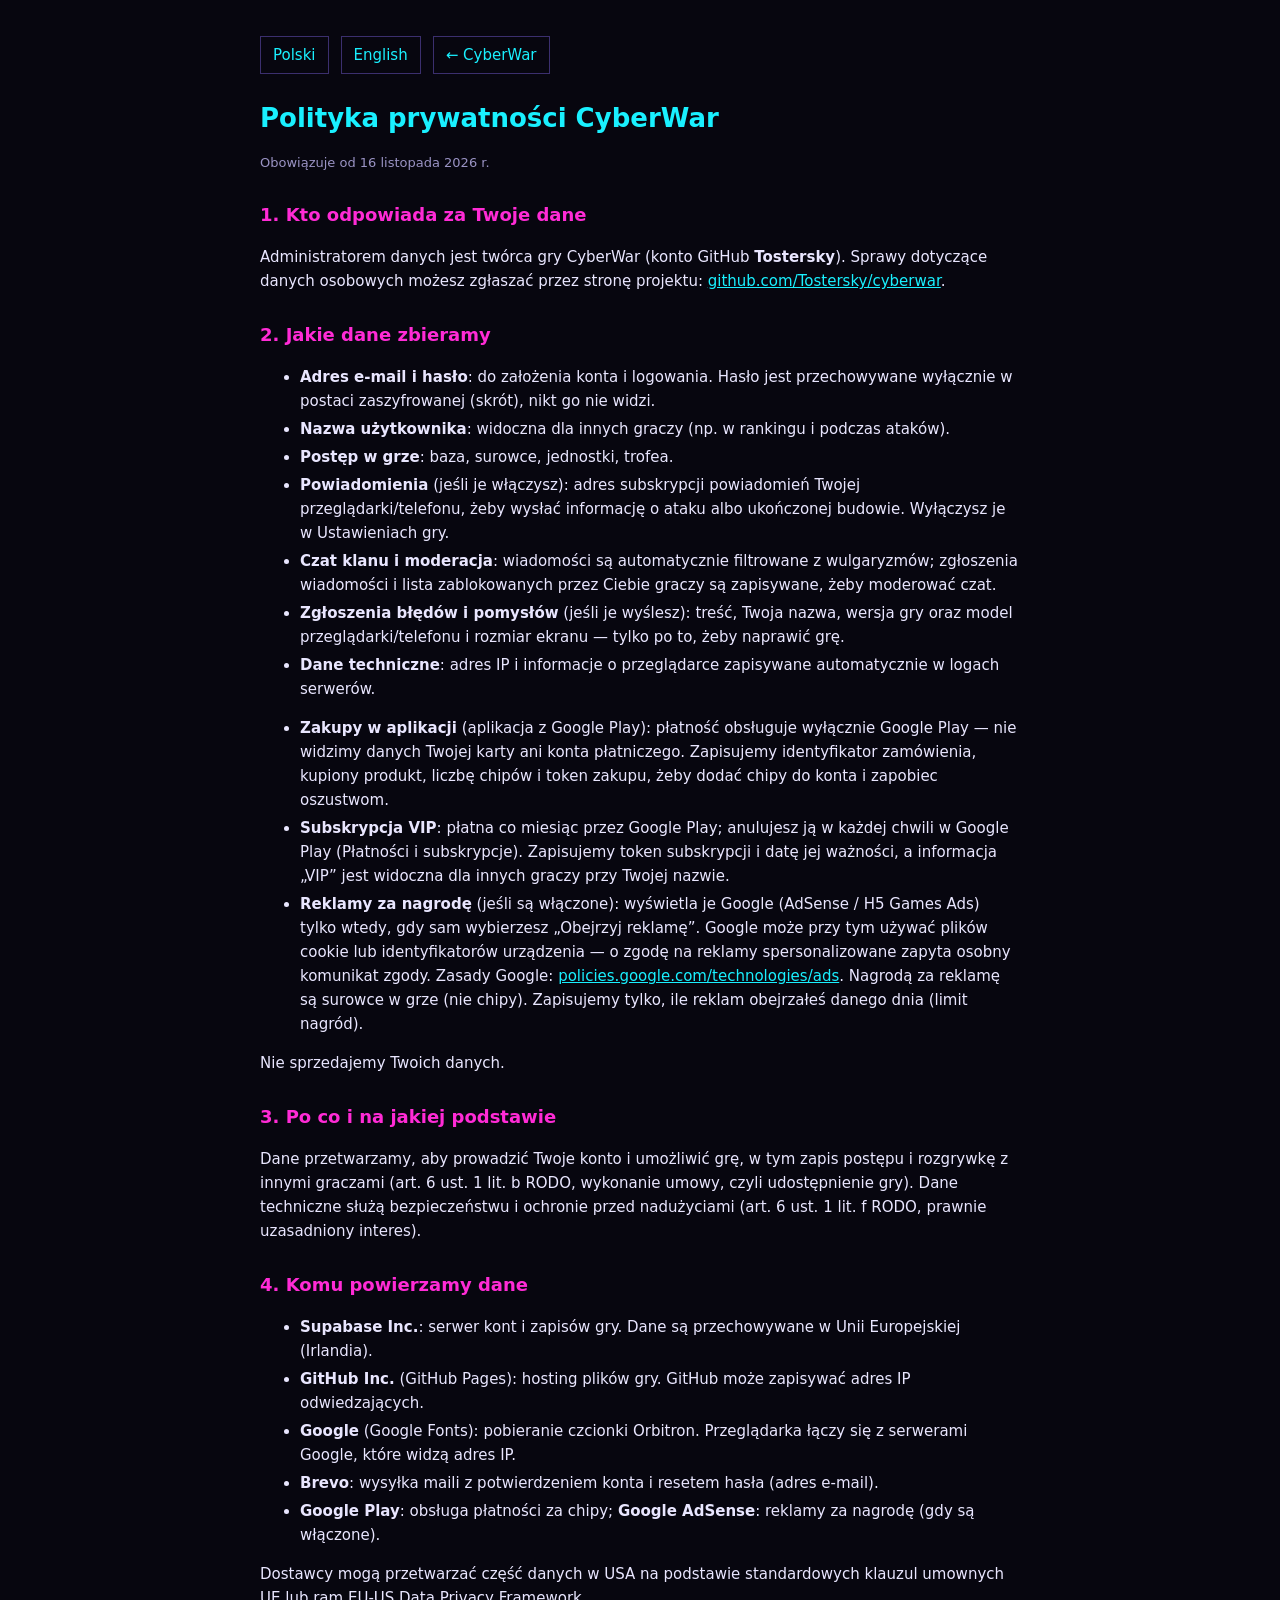
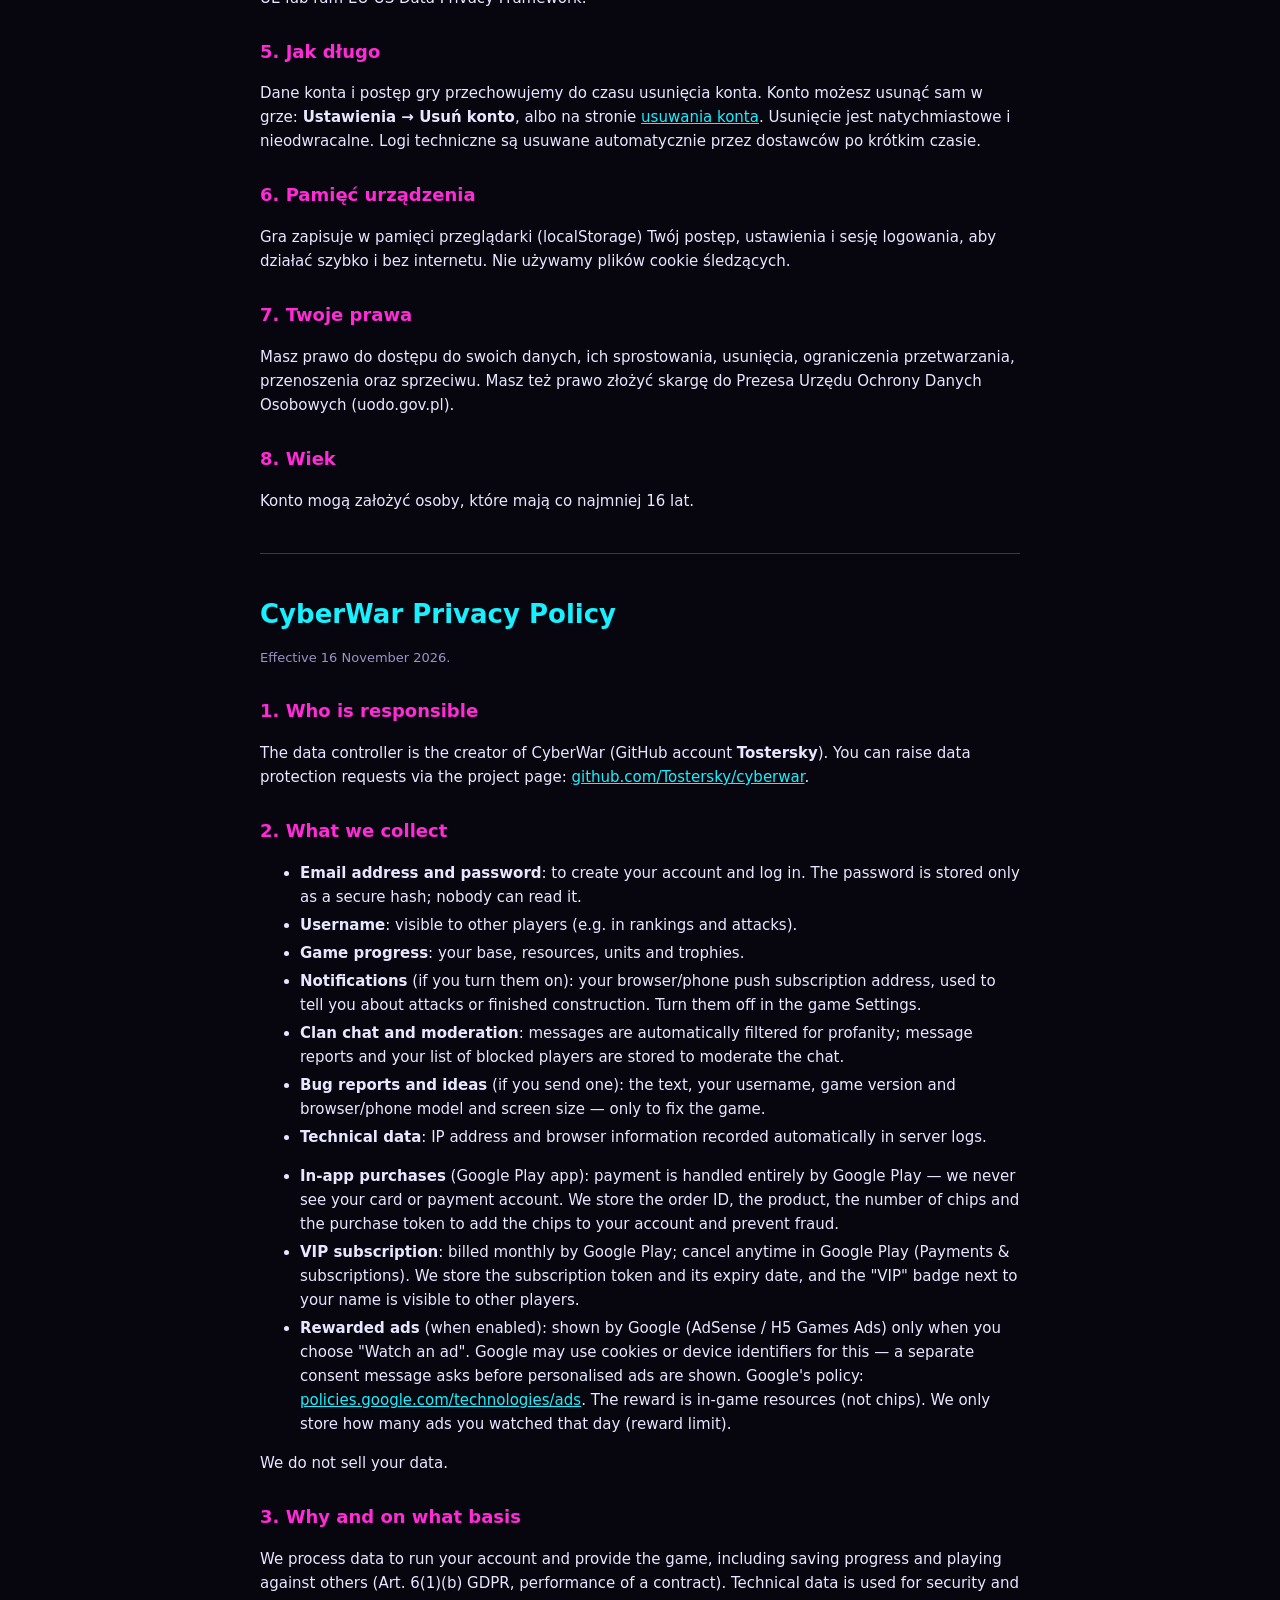
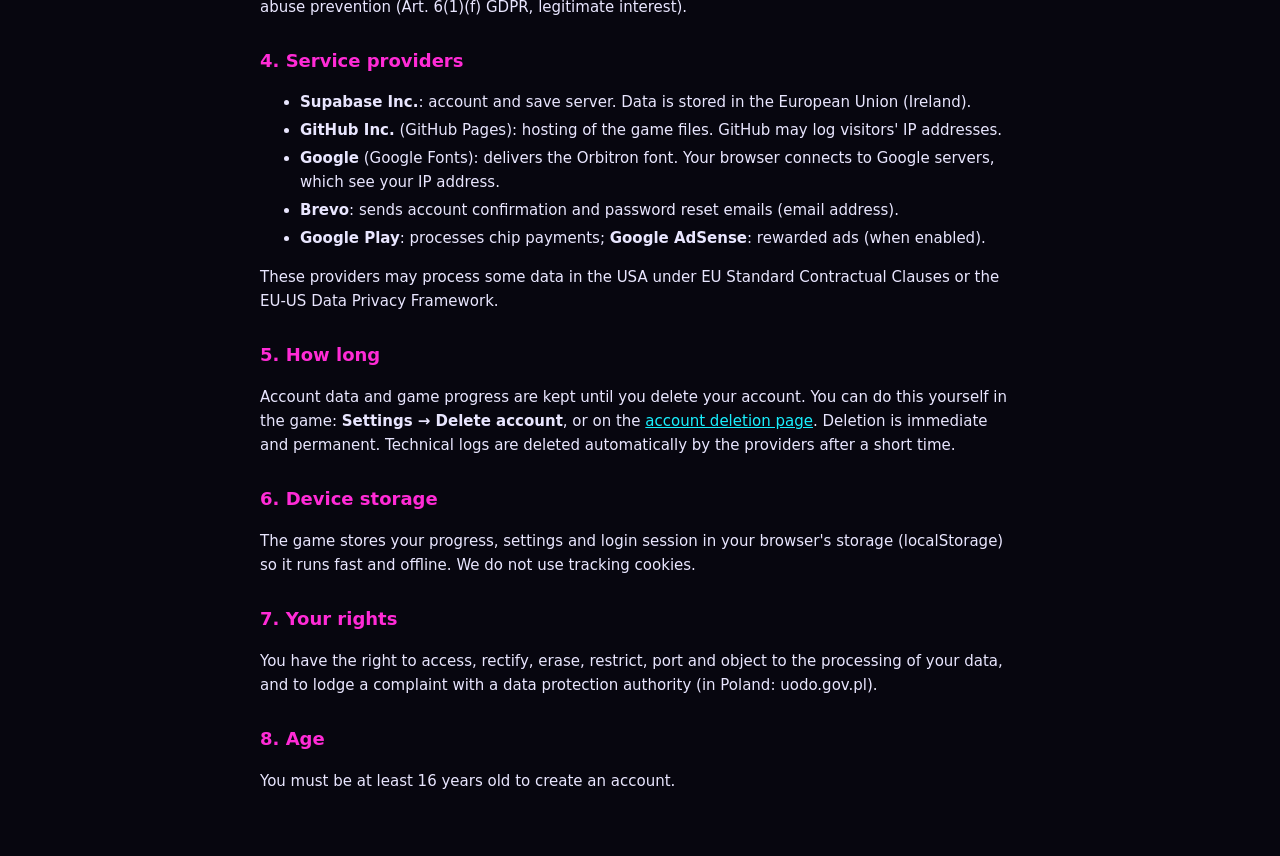
==== commit dcd160d0: "Add files via upload" ====
--- a/privacy.html
+++ b/privacy.html
@@ -34,6 +34,8 @@
   <li><b>Adres e-mail i hasło</b>: do założenia konta i logowania. Hasło jest przechowywane wyłącznie w postaci zaszyfrowanej (skrót), nikt go nie widzi.</li>
   <li><b>Nazwa użytkownika</b>: widoczna dla innych graczy (np. w rankingu i podczas ataków).</li>
   <li><b>Postęp w grze</b>: baza, surowce, jednostki, trofea.</li>
+  <li><b>Powiadomienia</b> (jeśli je włączysz): adres subskrypcji powiadomień Twojej przeglądarki/telefonu, żeby wysłać informację o ataku albo ukończonej budowie. Wyłączysz je w Ustawieniach gry.</li>
+  <li><b>Czat klanu i moderacja</b>: wiadomości są automatycznie filtrowane z wulgaryzmów; zgłoszenia wiadomości i lista zablokowanych przez Ciebie graczy są zapisywane, żeby moderować czat.</li>
   <li><b>Zgłoszenia błędów i pomysłów</b> (jeśli je wyślesz): treść, Twoja nazwa, wersja gry oraz model przeglądarki/telefonu i rozmiar ekranu — tylko po to, żeby naprawić grę.</li>
   <li><b>Dane techniczne</b>: adres IP i informacje o przeglądarce zapisywane automatycznie w logach serwerów.</li>
 </ul>
@@ -84,6 +86,8 @@
   <li><b>Email address and password</b>: to create your account and log in. The password is stored only as a secure hash; nobody can read it.</li>
   <li><b>Username</b>: visible to other players (e.g. in rankings and attacks).</li>
   <li><b>Game progress</b>: your base, resources, units and trophies.</li>
+  <li><b>Notifications</b> (if you turn them on): your browser/phone push subscription address, used to tell you about attacks or finished construction. Turn them off in the game Settings.</li>
+  <li><b>Clan chat and moderation</b>: messages are automatically filtered for profanity; message reports and your list of blocked players are stored to moderate the chat.</li>
   <li><b>Bug reports and ideas</b> (if you send one): the text, your username, game version and browser/phone model and screen size — only to fix the game.</li>
   <li><b>Technical data</b>: IP address and browser information recorded automatically in server logs.</li>
 </ul>
